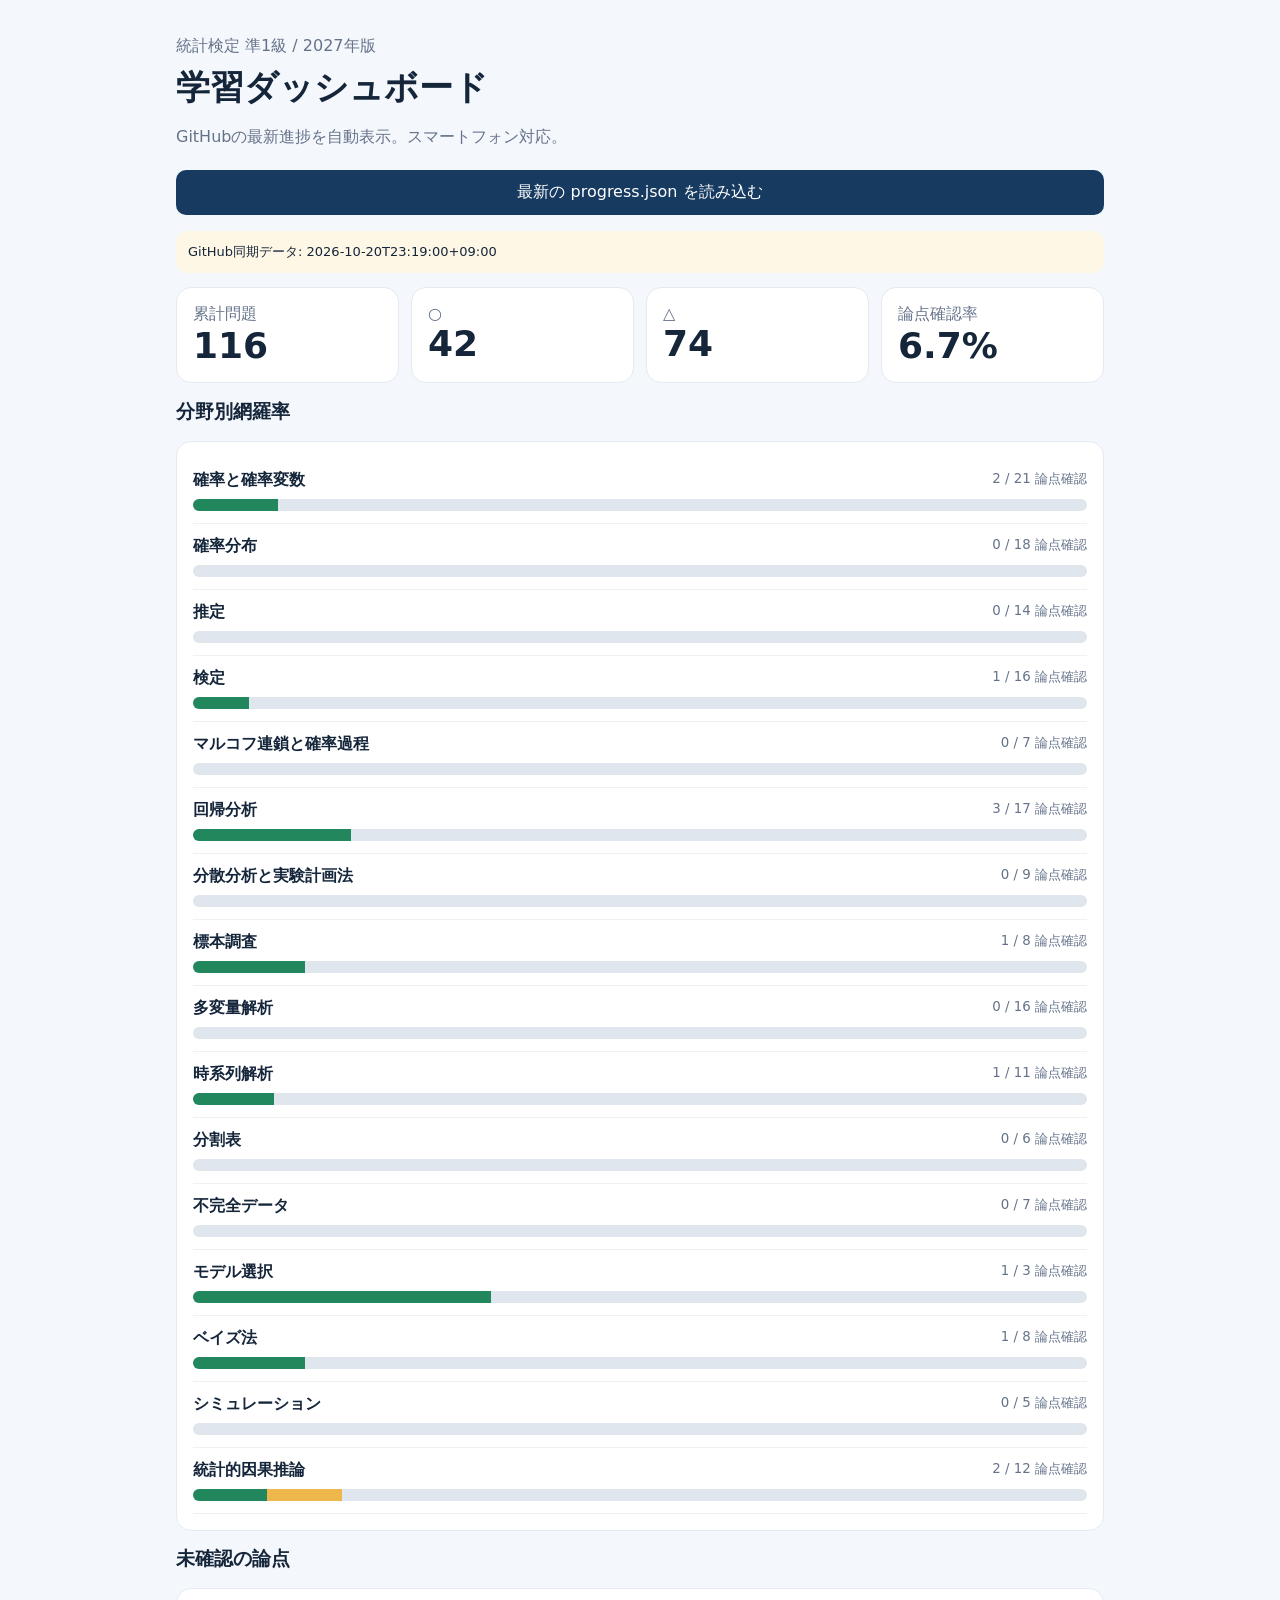
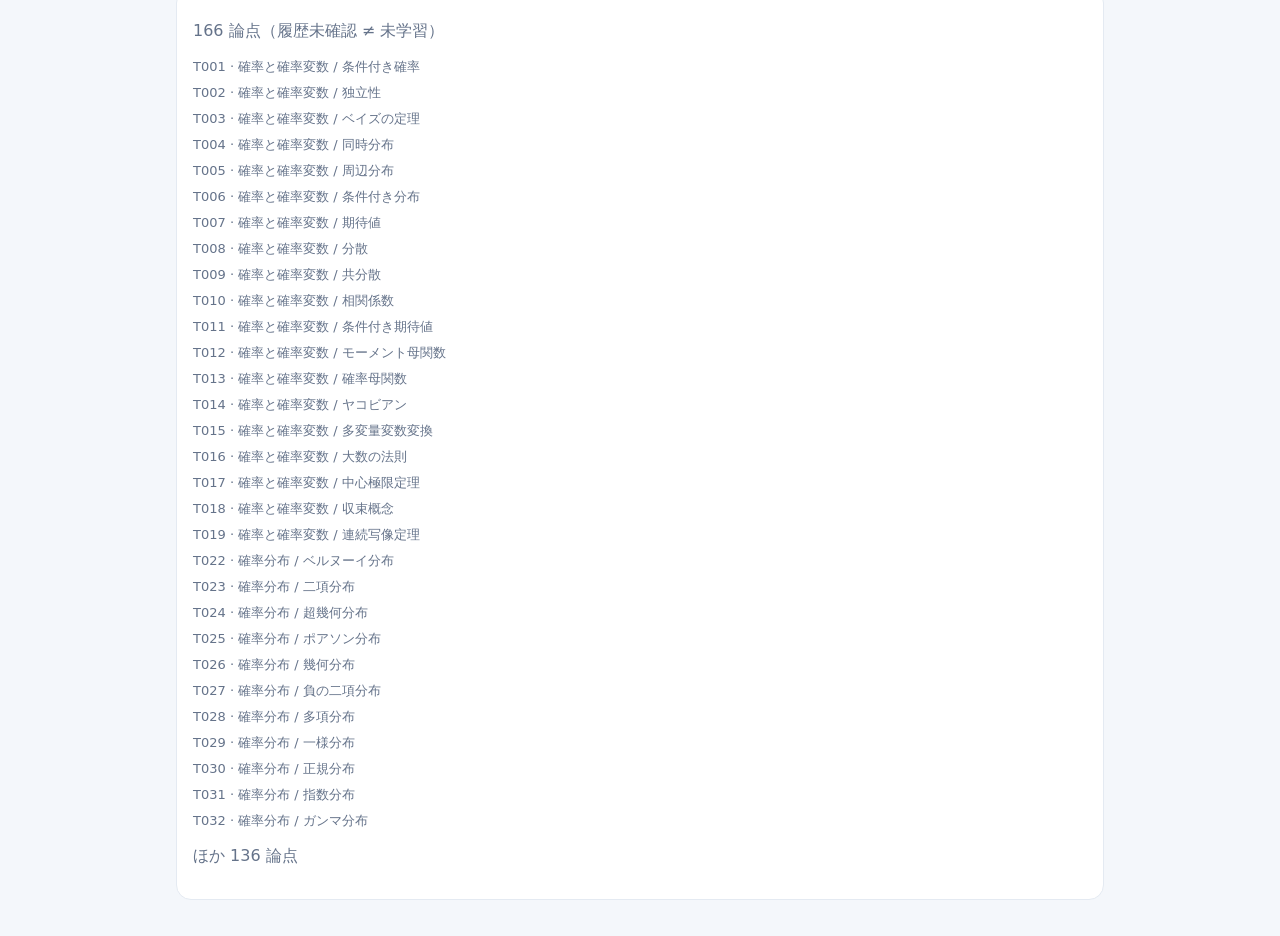
==== index.html @ 91e9d956 "Add responsive GitHub Pages landing page" ====
<!doctype html><html lang="ja"><head><meta charset="utf-8"><meta name="viewport" content="width=device-width,initial-scale=1,viewport-fit=cover"><title>統計準1級 進捗</title><style>*{box-sizing:border-box}body{margin:0;background:#f4f7fb;color:#15263b;font-family:system-ui,-apple-system,sans-serif}main{max-width:1000px;margin:auto;padding:clamp(14px,4vw,36px)}header{margin-bottom:22px}h1{font-size:clamp(22px,5vw,34px);margin:8px 0}h2{font-size:19px}.muted{color:#65738a}.cards{display:grid;grid-template-columns:repeat(2,minmax(0,1fr));gap:12px}.card{background:white;border:1px solid #e4eaf2;border-radius:15px;padding:16px;min-width:0}.num{font-size:clamp(24px,6vw,36px);font-weight:750}.bar{display:flex;height:12px;border-radius:9px;overflow:hidden;background:#dfe6ee}.ok{background:#23875e}.mid{background:#edb74c}.bad{background:#db5858}.domain{padding:12px 0;border-bottom:1px solid #edf0f4}.domainhead{display:flex;justify-content:space-between;gap:8px;flex-wrap:wrap;margin-bottom:8px}.domain small{color:#65738a}input,select{font:inherit;max-width:100%}label.upload{display:block;background:#173a60;color:white;border-radius:10px;padding:12px;margin:16px 0;cursor:pointer;text-align:center}label.upload input{display:none}.topic{font-size:13px;color:#65738a;margin:8px 0}.note{background:#fff7e5;border-radius:12px;padding:12px;font-size:13px;margin:14px 0}@media(min-width:700px){.cards{grid-template-columns:repeat(4,1fr)}}@media(max-width:420px){main{padding:12px}.card{padding:12px}}</style></head><body><main><header><div class="muted">統計検定 準1級 / 2027年版</div><h1>学習ダッシュボード</h1><p class="muted">GitHubの最新進捗を自動表示。スマートフォン対応。</p></header><label class="upload">最新の progress.json を読み込む<input id="file" type="file" accept=".json,application/json"></label><div class="note" id="notice">最新の進捗を読み込み中です。</div><div class="cards" id="cards"></div><h2>分野別網羅率</h2><div class="card" id="domains"></div><h2>未確認の論点</h2><div class="card" id="missing"></div></main><script>const esc=s=>String(s).replace(/[&<>"']/g,c=>({'&':'&amp;','<':'&lt;','>':'&gt;','"':'&quot;',"'":'&#39;'}[c]));function render(d){const ts=d.topics||[];const confirmed=ts.filter(t=>['○','△','×'].includes(t.status)).length;const cnt=d.counts||{};document.getElementById('cards').innerHTML=[['累計問題',d.total_questions],['○',cnt['○']||0],['△',cnt['△']||0],['論点確認率',(ts.length?Math.round(confirmed/ts.length*1000)/10:0)+'%']].map(([k,v])=>'<div class="card"><div class="muted">'+esc(k)+'</div><div class="num">'+esc(v)+'</div></div>').join('');const domains=[...new Set(ts.map(t=>t.domain))];document.getElementById('domains').innerHTML=domains.map(name=>{const x=ts.filter(t=>t.domain===name),a=x.filter(t=>t.status==='○').length,b=x.filter(t=>t.status==='△').length,c=x.filter(t=>t.status==='×').length;return '<div class="domain"><div class="domainhead"><strong>'+esc(name)+'</strong><small>'+ (a+b+c)+' / '+x.length+' 論点確認</small></div><div class="bar"><div class="ok" style="width:'+100*a/x.length+'%"></div><div class="mid" style="width:'+100*b/x.length+'%"></div><div class="bad" style="width:'+100*c/x.length+'%"></div></div></div>'}).join('');const missing=ts.filter(t=>!['○','△','×'].includes(t.status));document.getElementById('missing').innerHTML='<p class="muted">'+missing.length+' 論点（履歴未確認 ≠ 未学習）</p>'+missing.slice(0,30).map(t=>'<div class="topic">'+esc(t.id)+' · '+esc(t.domain)+' / '+esc(t.name)+'</div>').join('')+(missing.length>30?'<p class="muted">ほか '+(missing.length-30)+' 論点</p>':'');}document.getElementById('file').addEventListener('change',async e=>{try{const d=JSON.parse(await e.target.files[0].text());if(!Array.isArray(d.topics))throw Error('topicsがありません');render(d);document.getElementById('notice').textContent='読み込み完了：'+(d.updated_at||'更新日不明')}catch(e){alert('JSONの読み込みに失敗しました: '+e.message)}});async function load(){try{const res=await fetch("./data/progress.json?ts="+Date.now(),{cache:"no-store"});if(!res.ok)throw Error("HTTP "+res.status);const d=await res.json();render(d);document.getElementById("notice").textContent="GitHub同期データ: "+(d.updated_at||"更新日不明")}catch(e){document.getElementById("notice").textContent="自動読み込みできませんでした。JSONファイルを選択してください（"+e.message+"）"}}load();</script></body></html>
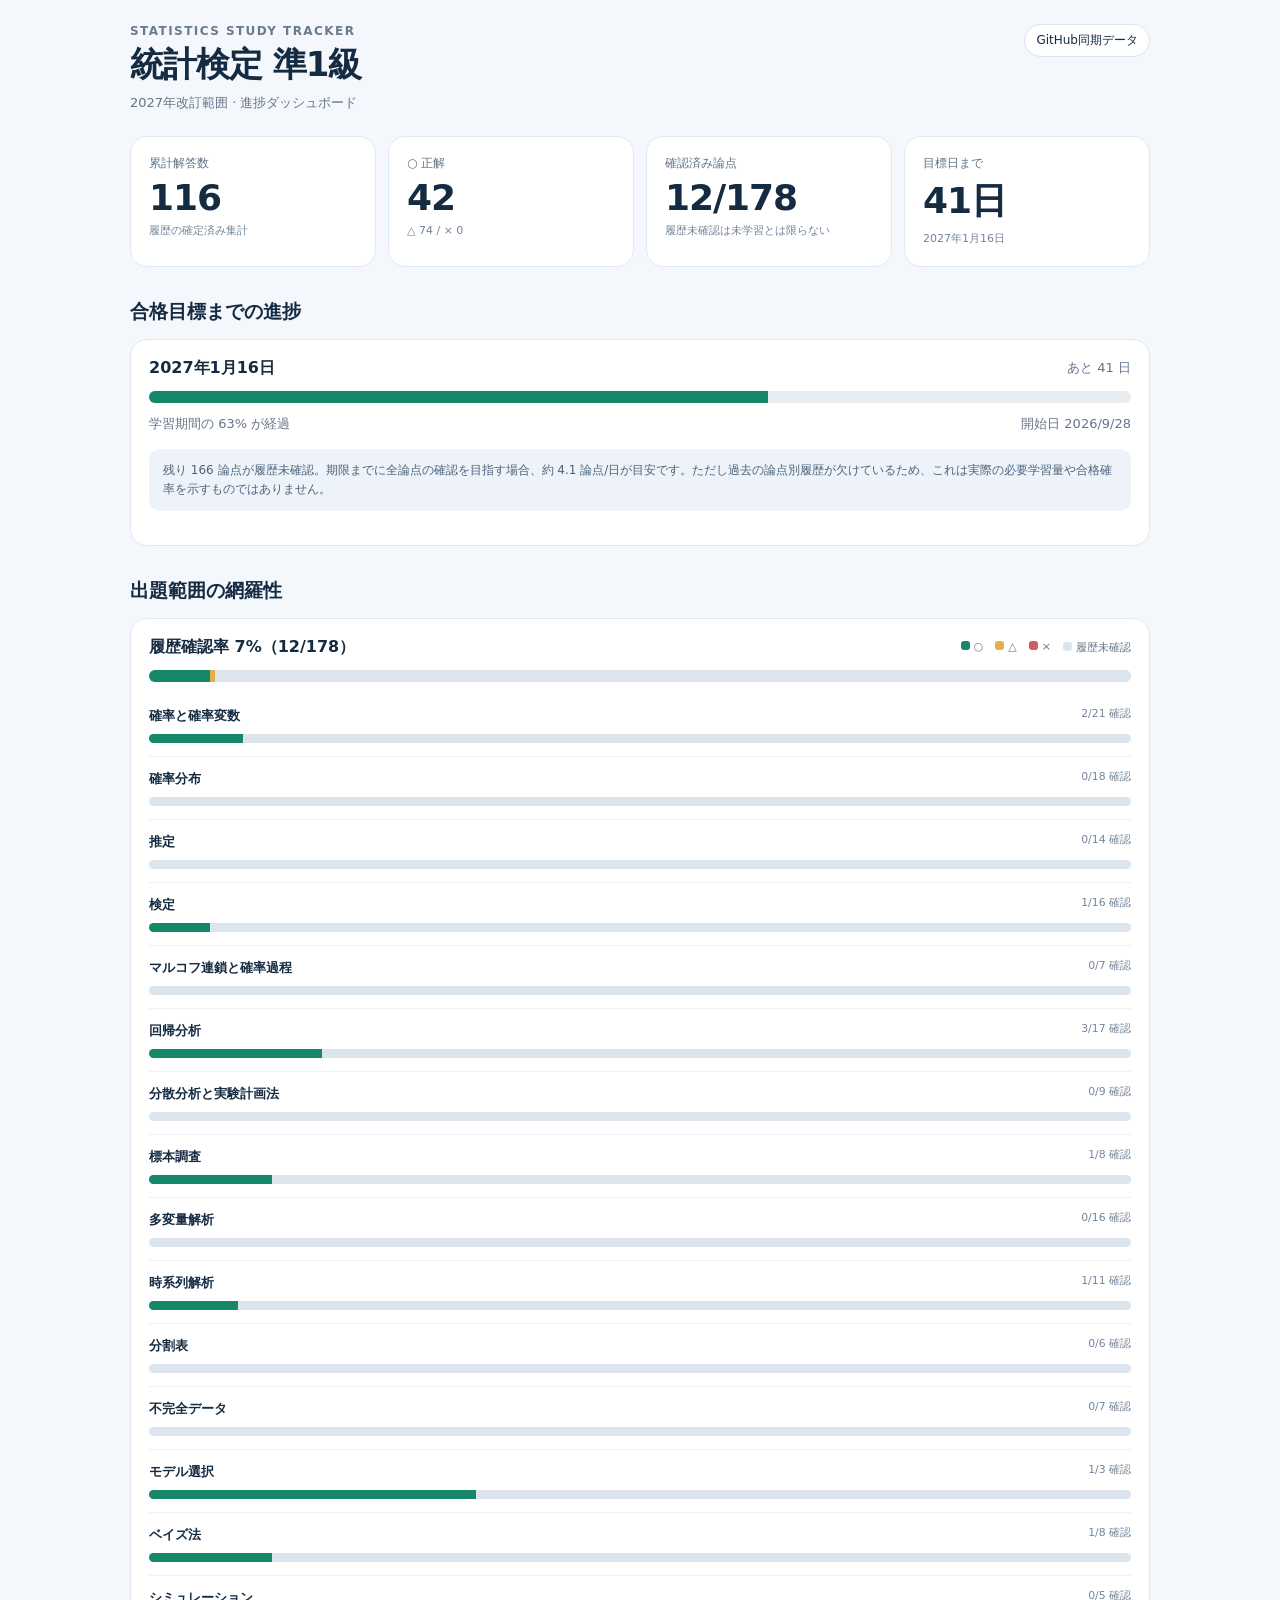
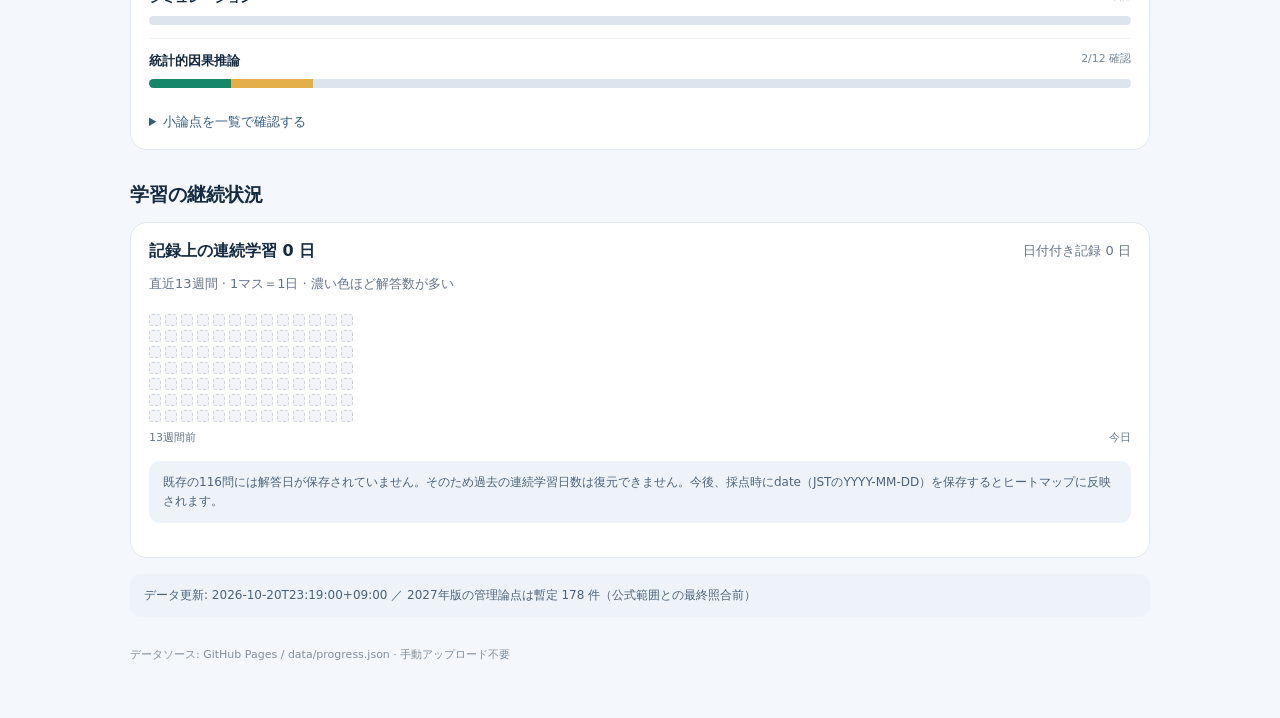
==== commit ba3e6331: "Add mobile dashboard with exam countdown, syllabus coverage and study heatmap" ====
--- a/index.html
+++ b/index.html
@@ -1 +1,40 @@
-<!doctype html><html lang="ja"><head><meta charset="utf-8"><meta name="viewport" content="width=device-width,initial-scale=1,viewport-fit=cover"><title>統計準1級 進捗</title><style>*{box-sizing:border-box}body{margin:0;background:#f4f7fb;color:#15263b;font-family:system-ui,-apple-system,sans-serif}main{max-width:1000px;margin:auto;padding:clamp(14px,4vw,36px)}header{margin-bottom:22px}h1{font-size:clamp(22px,5vw,34px);margin:8px 0}h2{font-size:19px}.muted{color:#65738a}.cards{display:grid;grid-template-columns:repeat(2,minmax(0,1fr));gap:12px}.card{background:white;border:1px solid #e4eaf2;border-radius:15px;padding:16px;min-width:0}.num{font-size:clamp(24px,6vw,36px);font-weight:750}.bar{display:flex;height:12px;border-radius:9px;overflow:hidden;background:#dfe6ee}.ok{background:#23875e}.mid{background:#edb74c}.bad{background:#db5858}.domain{padding:12px 0;border-bottom:1px solid #edf0f4}.domainhead{display:flex;justify-content:space-between;gap:8px;flex-wrap:wrap;margin-bottom:8px}.domain small{color:#65738a}input,select{font:inherit;max-width:100%}label.upload{display:block;background:#173a60;color:white;border-radius:10px;padding:12px;margin:16px 0;cursor:pointer;text-align:center}label.upload input{display:none}.topic{font-size:13px;color:#65738a;margin:8px 0}.note{background:#fff7e5;border-radius:12px;padding:12px;font-size:13px;margin:14px 0}@media(min-width:700px){.cards{grid-template-columns:repeat(4,1fr)}}@media(max-width:420px){main{padding:12px}.card{padding:12px}}</style></head><body><main><header><div class="muted">統計検定 準1級 / 2027年版</div><h1>学習ダッシュボード</h1><p class="muted">GitHubの最新進捗を自動表示。スマートフォン対応。</p></header><label class="upload">最新の progress.json を読み込む<input id="file" type="file" accept=".json,application/json"></label><div class="note" id="notice">最新の進捗を読み込み中です。</div><div class="cards" id="cards"></div><h2>分野別網羅率</h2><div class="card" id="domains"></div><h2>未確認の論点</h2><div class="card" id="missing"></div></main><script>const esc=s=>String(s).replace(/[&<>"']/g,c=>({'&':'&amp;','<':'&lt;','>':'&gt;','"':'&quot;',"'":'&#39;'}[c]));function render(d){const ts=d.topics||[];const confirmed=ts.filter(t=>['○','△','×'].includes(t.status)).length;const cnt=d.counts||{};document.getElementById('cards').innerHTML=[['累計問題',d.total_questions],['○',cnt['○']||0],['△',cnt['△']||0],['論点確認率',(ts.length?Math.round(confirmed/ts.length*1000)/10:0)+'%']].map(([k,v])=>'<div class="card"><div class="muted">'+esc(k)+'</div><div class="num">'+esc(v)+'</div></div>').join('');const domains=[...new Set(ts.map(t=>t.domain))];document.getElementById('domains').innerHTML=domains.map(name=>{const x=ts.filter(t=>t.domain===name),a=x.filter(t=>t.status==='○').length,b=x.filter(t=>t.status==='△').length,c=x.filter(t=>t.status==='×').length;return '<div class="domain"><div class="domainhead"><strong>'+esc(name)+'</strong><small>'+ (a+b+c)+' / '+x.length+' 論点確認</small></div><div class="bar"><div class="ok" style="width:'+100*a/x.length+'%"></div><div class="mid" style="width:'+100*b/x.length+'%"></div><div class="bad" style="width:'+100*c/x.length+'%"></div></div></div>'}).join('');const missing=ts.filter(t=>!['○','△','×'].includes(t.status));document.getElementById('missing').innerHTML='<p class="muted">'+missing.length+' 論点（履歴未確認 ≠ 未学習）</p>'+missing.slice(0,30).map(t=>'<div class="topic">'+esc(t.id)+' · '+esc(t.domain)+' / '+esc(t.name)+'</div>').join('')+(missing.length>30?'<p class="muted">ほか '+(missing.length-30)+' 論点</p>':'');}document.getElementById('file').addEventListener('change',async e=>{try{const d=JSON.parse(await e.target.files[0].text());if(!Array.isArray(d.topics))throw Error('topicsがありません');render(d);document.getElementById('notice').textContent='読み込み完了：'+(d.updated_at||'更新日不明')}catch(e){alert('JSONの読み込みに失敗しました: '+e.message)}});async function load(){try{const res=await fetch("./data/progress.json?ts="+Date.now(),{cache:"no-store"});if(!res.ok)throw Error("HTTP "+res.status);const d=await res.json();render(d);document.getElementById("notice").textContent="GitHub同期データ: "+(d.updated_at||"更新日不明")}catch(e){document.getElementById("notice").textContent="自動読み込みできませんでした。JSONファイルを選択してください（"+e.message+"）"}}load();</script></body></html>+<!doctype html>
+<html lang="ja"><head><meta charset="utf-8"><meta name="viewport" content="width=device-width,initial-scale=1"><meta name="theme-color" content="#122c47"><title>統計準1級｜学習ダッシュボード</title>
+<style>
+:root{font-family:system-ui,-apple-system,"Hiragino Kaku Gothic ProN",sans-serif;color:#152b42;background:#f4f7fb}*{box-sizing:border-box}body{margin:0}main{max-width:1060px;margin:auto;padding:24px 20px 56px}header{display:flex;justify-content:space-between;align-items:flex-start;gap:10px;margin-bottom:24px}h1{font-size:clamp(24px,5vw,34px);margin:4px 0 6px;letter-spacing:-.03em}h2{font-size:19px;margin:32px 0 14px}.eyebrow,.muted{color:#6a7b8e}.eyebrow{font-size:12px;letter-spacing:.12em;font-weight:700}.sub{font-size:13px;color:#65758a}.pill{border:1px solid #dbe4ed;background:white;padding:7px 11px;border-radius:50px;font-size:12px;white-space:nowrap}.cards{display:grid;grid-template-columns:repeat(2,minmax(0,1fr));gap:12px}.card,.panel{background:white;border:1px solid #e1e9f0;border-radius:17px;padding:18px;min-width:0}.card .number{font-size:clamp(26px,5vw,36px);font-weight:800;margin:5px 0;letter-spacing:-.03em}.card .label{font-size:12px;color:#607387}.card .detail{font-size:11px;color:#738499;line-height:1.5}.progress{height:12px;background:#e8edf2;border-radius:12px;overflow:hidden;display:flex;margin:12px 0}.seg-ok{background:#168768}.seg-mid{background:#e4ae48}.seg-bad{background:#d45b61}.seg-rest{background:#dce5ed}.split{display:flex;align-items:center;justify-content:space-between;gap:12px;flex-wrap:wrap}.legend{display:flex;flex-wrap:wrap;gap:12px;font-size:11px;color:#64768a}.dot{display:inline-block;width:9px;height:9px;border-radius:3px;margin-right:4px}.domain{padding:13px 0;border-bottom:1px solid #edf1f5}.domain:last-child{border:0}.domainhead{display:flex;justify-content:space-between;gap:12px;font-size:13px}.domainhead small{color:#74859a}.domain .progress{height:9px;margin:9px 0 0}.heat-scroll{overflow-x:auto;overscroll-behavior-x:contain;padding:8px 0}.heat{display:grid;grid-auto-flow:column;grid-template-rows:repeat(7,12px);grid-auto-columns:12px;gap:4px;width:max-content}.cell{width:12px;height:12px;border-radius:3px;background:#e7edf3}.cell.a1{background:#9cd9c5}.cell.a2{background:#55b69a}.cell.a3{background:#168768}.cell.unknown{background:#f2f4f7;border:1px dashed #c8d2dc}.cell.future{background:transparent}.heatlabels{font-size:11px;color:#65758a}.notice{font-size:12px;padding:12px 14px;border-radius:11px;background:#edf3f9;color:#4d637c;line-height:1.6;margin:16px 0}.error{background:#fff0ec;color:#9b3e33}.topicdetails{margin-top:12px}.topicdetails summary{cursor:pointer;color:#345c80;font-size:13px}.topicgrid{display:grid;grid-template-columns:repeat(2,minmax(0,1fr));gap:8px;margin-top:12px}.topic{padding:9px 10px;border-radius:9px;background:#f5f8fb;font-size:12px;line-height:1.5}.topic b{font-size:11px;color:#67809a}footer{font-size:11px;color:#8290a0;margin-top:30px}@media(min-width:760px){.cards{grid-template-columns:repeat(4,1fr)}.topicgrid{grid-template-columns:repeat(3,minmax(0,1fr))}}@media(max-width:420px){main{padding:16px 12px 40px}.card,.panel{padding:13px}.topicgrid{grid-template-columns:1fr}h2{margin-top:25px}}
+</style></head><body><main><header><div><div class="eyebrow">STATISTICS STUDY TRACKER</div><h1>統計検定 準1級</h1><div class="sub">2027年改訂範囲 · 進捗ダッシュボード</div></div><span class="pill" id="sync">読み込み中</span></header>
+<div class="cards" id="cards"></div>
+<section><h2>合格目標までの進捗</h2><div class="panel"><div class="split"><strong id="targettitle">2027年1月16日</strong><span class="sub" id="days"></span></div><div class="progress" id="timeline"></div><div class="split"><span class="sub" id="elapsed"></span><span class="sub" id="pace"></span></div><div class="notice" id="paceNote"></div></div></section>
+<section><h2>出題範囲の網羅性</h2><div class="panel"><div class="split"><strong id="coverage"></strong><div class="legend"><span><i class="dot seg-ok"></i>○</span><span><i class="dot seg-mid"></i>△</span><span><i class="dot seg-bad"></i>×</span><span><i class="dot seg-rest"></i>履歴未確認</span></div></div><div class="progress" id="allProgress"></div><div id="domains"></div><details class="topicdetails"><summary>小論点を一覧で確認する</summary><div class="topicgrid" id="topics"></div></details></div></section>
+<section><h2>学習の継続状況</h2><div class="panel"><div class="split"><strong id="streak">連続学習日数：算出待ち</strong><span class="sub" id="activityCount"></span></div><p class="sub">直近13週間 · 1マス＝1日 · 濃い色ほど解答数が多い</p><div class="heat-scroll"><div class="heat" id="heat"></div></div><div class="split"><span class="heatlabels">13週間前</span><span class="heatlabels">今日</span></div><div class="notice" id="historyNote"></div></div></section>
+<div class="notice" id="notice">データを取得しています。</div><footer>データソース: GitHub Pages / data/progress.json · 手動アップロード不要</footer></main>
+<script>
+const START="2026-09-28",TARGET="2027-01-16";
+const esc=s=>String(s).replace(/[&<>"']/g,c=>({"&":"&amp;","<":"&lt;",">":"&gt;",'"':"&quot;","'":"&#39;"}[c]));
+const jstDay=()=>new Intl.DateTimeFormat("en-CA",{timeZone:"Asia/Tokyo",year:"numeric",month:"2-digit",day:"2-digit"}).format(new Date());
+const epoch=s=>Date.parse(s+"T00:00:00+09:00");
+const days=(a,b)=>Math.round((epoch(b)-epoch(a))/86400000);
+const dateAdd=(s,n)=>new Date(epoch(s)+n*86400000).toLocaleDateString("en-CA",{timeZone:"Asia/Tokyo"});
+const status=t=>["○","△","×"].includes(t.status)?t.status:"未確認";
+const $=id=>document.getElementById(id);
+function segments(a,b,c,d){const n=a+b+c+d||1;return '<div class="seg-ok" style="width:'+(a/n*100)+'%"></div><div class="seg-mid" style="width:'+(b/n*100)+'%"></div><div class="seg-bad" style="width:'+(c/n*100)+'%"></div><div class="seg-rest" style="width:'+(d/n*100)+'%"></div>'}
+function render(d){const today=jstDay(),ts=d.topics||[],c=d.counts||{},done=ts.filter(t=>status(t)!=="未確認").length,rest=ts.length-done;
+const until=Math.max(0,days(today,TARGET)),span=days(START,TARGET),elapsed=Math.max(0,Math.min(span,days(START,today))),percent=Math.round(elapsed/span*100);
+const cards=[["累計解答数",d.total_questions||0,"履歴の確定済み集計"],["○ 正解",c["○"]||0,"△ "+(c["△"]||0)+" / × "+(c["×"]||0)],["確認済み論点",done+"/"+ts.length,"履歴未確認は未学習とは限らない"],["目標日まで",until+"日","2027年1月16日"]];
+$("cards").innerHTML=cards.map(([label,num,detail])=>'<div class="card"><div class="label">'+esc(label)+'</div><div class="number">'+esc(num)+'</div><div class="detail">'+esc(detail)+'</div></div>').join("");
+$("days").textContent=until?"あと "+until+" 日":"目標日を経過";$("timeline").innerHTML='<div class="seg-ok" style="width:'+percent+'%"></div>';$("elapsed").textContent="学習期間の "+percent+"% が経過";$("pace").textContent="開始日 2026/9/28";
+$("paceNote").textContent="残り "+rest+" 論点が履歴未確認。期限までに全論点の確認を目指す場合、約 "+(until?Math.ceil(rest/until*10)/10:"—")+" 論点/日が目安です。ただし過去の論点別履歴が欠けているため、これは実際の必要学習量や合格確率を示すものではありません。";
+const a=ts.filter(t=>status(t)==="○").length,b=ts.filter(t=>status(t)==="△").length,z=ts.filter(t=>status(t)==="×").length;
+$("coverage").textContent="履歴確認率 "+(ts.length?Math.round(done/ts.length*100):0)+"%（"+done+"/"+ts.length+"）";$("allProgress").innerHTML=segments(a,b,z,rest);
+const domains=[...new Set(ts.map(t=>t.domain))];$("domains").innerHTML=domains.map(name=>{const x=ts.filter(t=>t.domain===name),aa=x.filter(t=>status(t)==="○").length,bb=x.filter(t=>status(t)==="△").length,cc=x.filter(t=>status(t)==="×").length;return '<div class="domain"><div class="domainhead"><strong>'+esc(name)+'</strong><small>'+(aa+bb+cc)+'/'+x.length+' 確認</small></div><div class="progress">'+segments(aa,bb,cc,x.length-aa-bb-cc)+'</div></div>'}).join("");
+$("topics").innerHTML=ts.map(t=>'<div class="topic"><b>'+esc(t.id)+' · '+esc(t.domain)+'</b><div>'+esc(t.name)+' <strong>'+esc(status(t))+'</strong></div></div>').join("");
+const history=Array.isArray(d.history)?d.history:[],daily={};for(const h of history){const day=h.date||h.answered_at?.slice(0,10);if(/^\d{4}-\d{2}-\d{2}$/.test(day||"")){daily[day]=(daily[day]||0)+1}}
+const dates=Object.keys(daily),start=dateAdd(today,-90);let html="",tracked=0;for(let i=0;i<91;i++){const day=dateAdd(start,i),n=daily[day]||0;tracked+=n;const cls=n>=5?"a3":n>=3?"a2":n>0?"a1":day>today?"future":"unknown";html+='<div class="cell '+cls+'" title="'+esc(day+" · "+(n?n+"問":"記録なし"))+'"></div>'}
+$("heat").innerHTML=html;let streak=0;let day=today;if(!daily[day])day=dateAdd(day,-1);while(daily[day]){streak++;day=dateAdd(day,-1)}
+$("streak").textContent="記録上の連続学習 "+streak+" 日";$("activityCount").textContent="日付付き記録 "+dates.length+" 日";
+$("historyNote").textContent=dates.length?"日付付きの問題履歴のみで集計しています。未記録日は未学習と断定できません。":"既存の116問には解答日が保存されていません。そのため過去の連続学習日数は復元できません。今後、採点時にdate（JSTのYYYY-MM-DD）を保存するとヒートマップに反映されます。";
+$("notice").textContent="データ更新: "+(d.updated_at||"不明")+" ／ 2027年版の管理論点は暫定 "+ts.length+" 件（公式範囲との最終照合前）";$("sync").textContent="GitHub同期データ";
+}
+async function load(){try{const res=await fetch("./data/progress.json?t="+Date.now(),{cache:"no-store"});if(!res.ok)throw Error("HTTP "+res.status);const d=await res.json();if(!Array.isArray(d.topics))throw Error("不正なJSON");render(d)}catch(e){$("sync").textContent="取得失敗";$("notice").classList.add("error");$("notice").textContent="進捗データを読み込めませんでした: "+e.message}}
+load();
+</script></body></html>
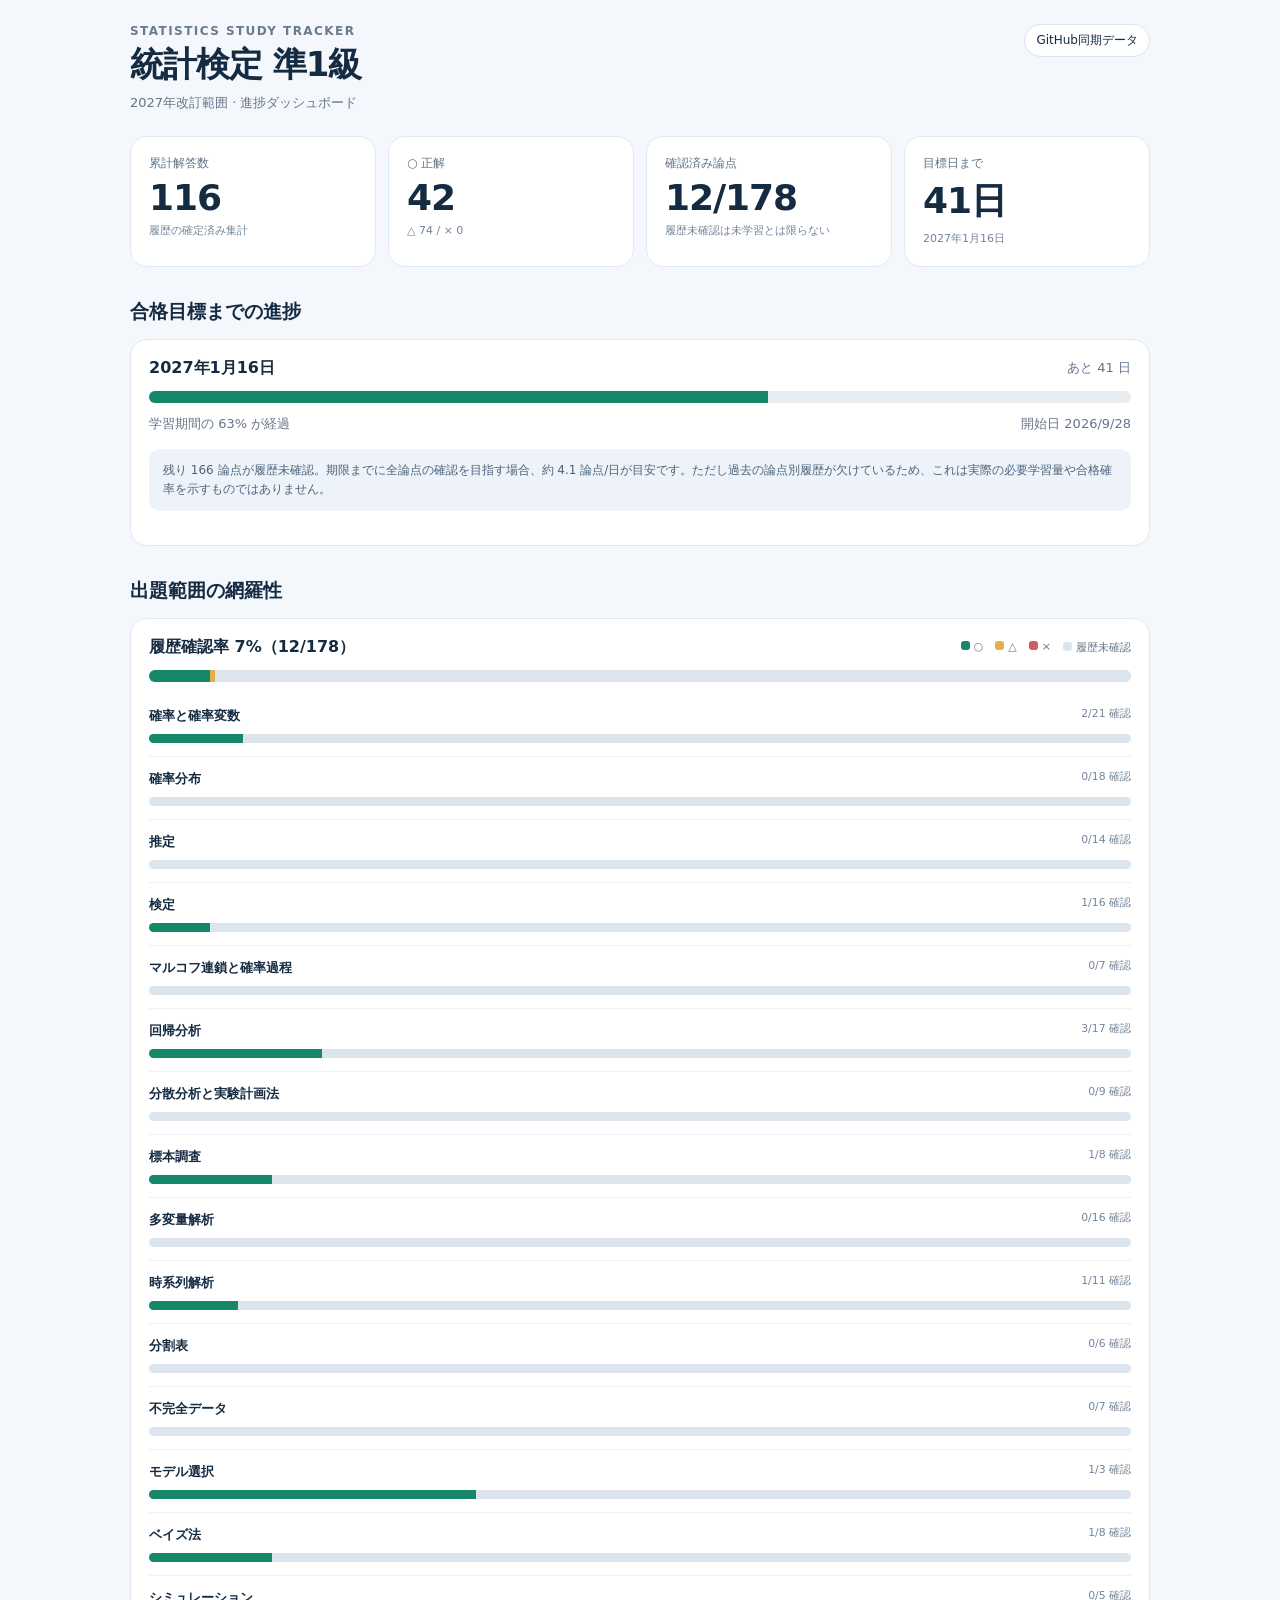
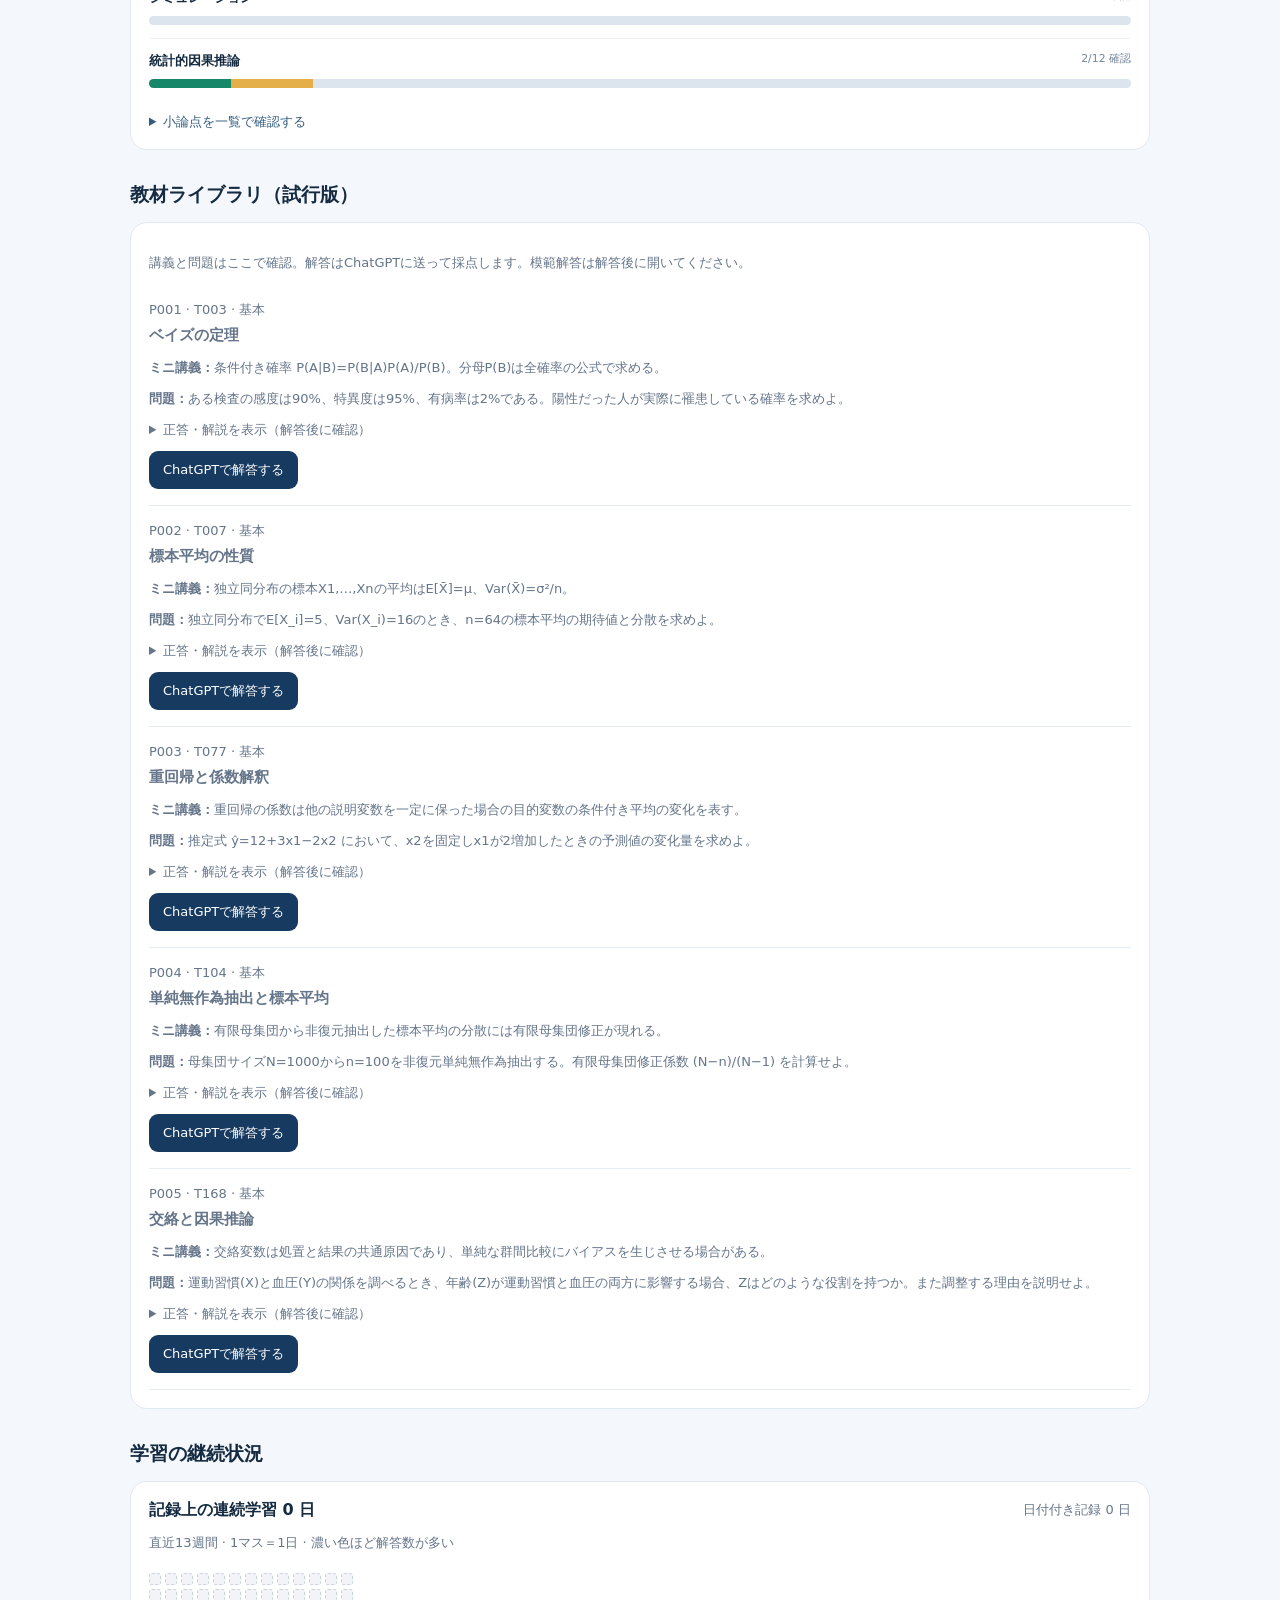
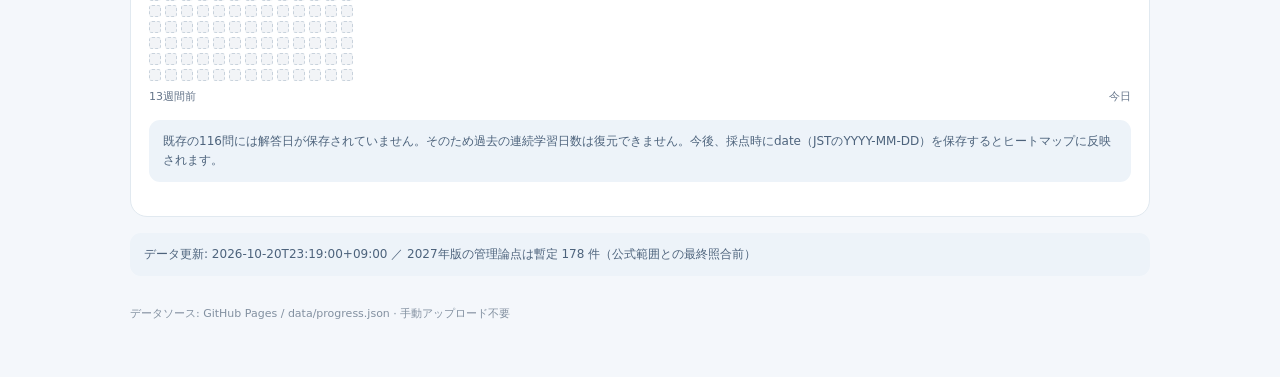
==== commit 57bbee14: "Add prewritten lesson and problem library with ChatGPT answer workflow" ====
--- a/index.html
+++ b/index.html
@@ -6,7 +6,7 @@
 <div class="cards" id="cards"></div>
 <section><h2>合格目標までの進捗</h2><div class="panel"><div class="split"><strong id="targettitle">2027年1月16日</strong><span class="sub" id="days"></span></div><div class="progress" id="timeline"></div><div class="split"><span class="sub" id="elapsed"></span><span class="sub" id="pace"></span></div><div class="notice" id="paceNote"></div></div></section>
 <section><h2>出題範囲の網羅性</h2><div class="panel"><div class="split"><strong id="coverage"></strong><div class="legend"><span><i class="dot seg-ok"></i>○</span><span><i class="dot seg-mid"></i>△</span><span><i class="dot seg-bad"></i>×</span><span><i class="dot seg-rest"></i>履歴未確認</span></div></div><div class="progress" id="allProgress"></div><div id="domains"></div><details class="topicdetails"><summary>小論点を一覧で確認する</summary><div class="topicgrid" id="topics"></div></details></div></section>
-<section><h2>学習の継続状況</h2><div class="panel"><div class="split"><strong id="streak">連続学習日数：算出待ち</strong><span class="sub" id="activityCount"></span></div><p class="sub">直近13週間 · 1マス＝1日 · 濃い色ほど解答数が多い</p><div class="heat-scroll"><div class="heat" id="heat"></div></div><div class="split"><span class="heatlabels">13週間前</span><span class="heatlabels">今日</span></div><div class="notice" id="historyNote"></div></div></section>
+<section><h2>教材ライブラリ（試行版）</h2><div class="panel"><p class="sub">講義と問題はここで確認。解答はChatGPTに送って採点します。模範解答は解答後に開いてください。</p><div id="lessonbank" class="sub">教材を読み込み中...</div></div></section><section><h2>学習の継続状況</h2><div class="panel"><div class="split"><strong id="streak">連続学習日数：算出待ち</strong><span class="sub" id="activityCount"></span></div><p class="sub">直近13週間 · 1マス＝1日 · 濃い色ほど解答数が多い</p><div class="heat-scroll"><div class="heat" id="heat"></div></div><div class="split"><span class="heatlabels">13週間前</span><span class="heatlabels">今日</span></div><div class="notice" id="historyNote"></div></div></section>
 <div class="notice" id="notice">データを取得しています。</div><footer>データソース: GitHub Pages / data/progress.json · 手動アップロード不要</footer></main>
 <script>
 const START="2026-09-28",TARGET="2027-01-16";
@@ -37,4 +37,5 @@
 }
 async function load(){try{const res=await fetch("./data/progress.json?t="+Date.now(),{cache:"no-store"});if(!res.ok)throw Error("HTTP "+res.status);const d=await res.json();if(!Array.isArray(d.topics))throw Error("不正なJSON");render(d)}catch(e){$("sync").textContent="取得失敗";$("notice").classList.add("error");$("notice").textContent="進捗データを読み込めませんでした: "+e.message}}
 load();
+async function loadLessons(){try{const res=await fetch("./data/lesson-pilot.json?t="+Date.now(),{cache:"no-store"});if(!res.ok)throw Error("HTTP "+res.status);const d=await res.json();document.getElementById("lessonbank").innerHTML=d.questions.map((q,i)=>'<article style="border-bottom:1px solid #e5edf3;padding:16px 0"><div class="sub">'+esc(q.id)+' · '+esc(q.topic_id)+' · '+esc(q.level)+'</div><h3 style="margin:6px 0">'+esc(q.title)+'</h3><p><strong>ミニ講義：</strong>'+esc(q.lecture)+'</p><p><strong>問題：</strong>'+esc(q.question)+'</p><details><summary>正答・解説を表示（解答後に確認）</summary><p>'+esc(q.answer)+'</p><p>'+esc(q.explanation)+'</p></details><button type="button" data-id="'+esc(q.id)+'" style="margin-top:12px;border:0;background:#173a60;color:white;padding:10px 14px;border-radius:9px;font:inherit;cursor:pointer">ChatGPTで解答する</button></article>').join("");document.querySelectorAll("#lessonbank button").forEach(b=>b.addEventListener("click",()=>{const q=d.questions.find(q=>q.id===b.dataset.id);const prompt="統計検定準1級の問題 "+q.id+"（論点 "+q.topic_id+"）を解きます。問題: "+q.question+"。この問題の解答を採点してください。私の解答: ";navigator.clipboard?.writeText(prompt).then(()=>alert("解答用テンプレートをコピーしました。ChatGPTに貼り付けて解答してください。")).catch(()=>alert("ChatGPTで問題ID "+q.id+" を指定して解答してください。"))}))}catch(e){document.getElementById("lessonbank").textContent="教材を読み込めませんでした: "+e.message}}loadLessons();
 </script></body></html>
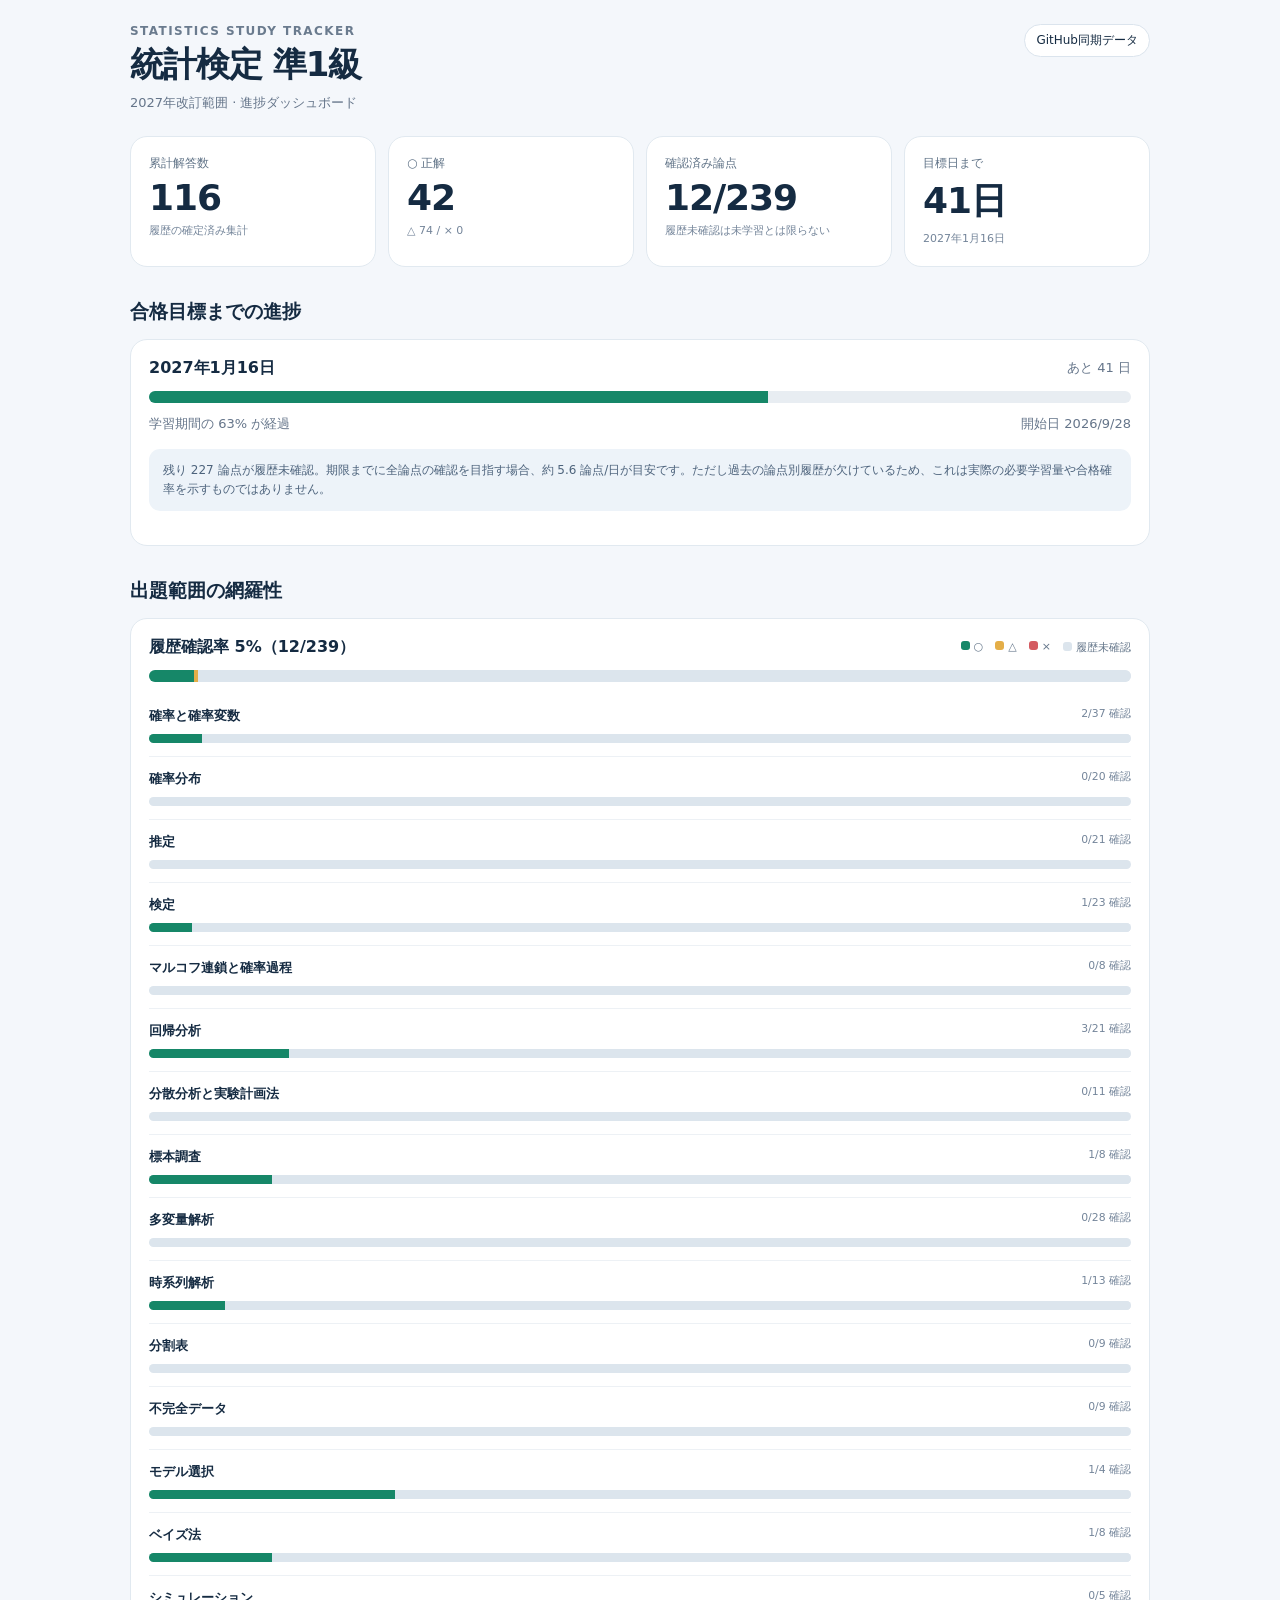
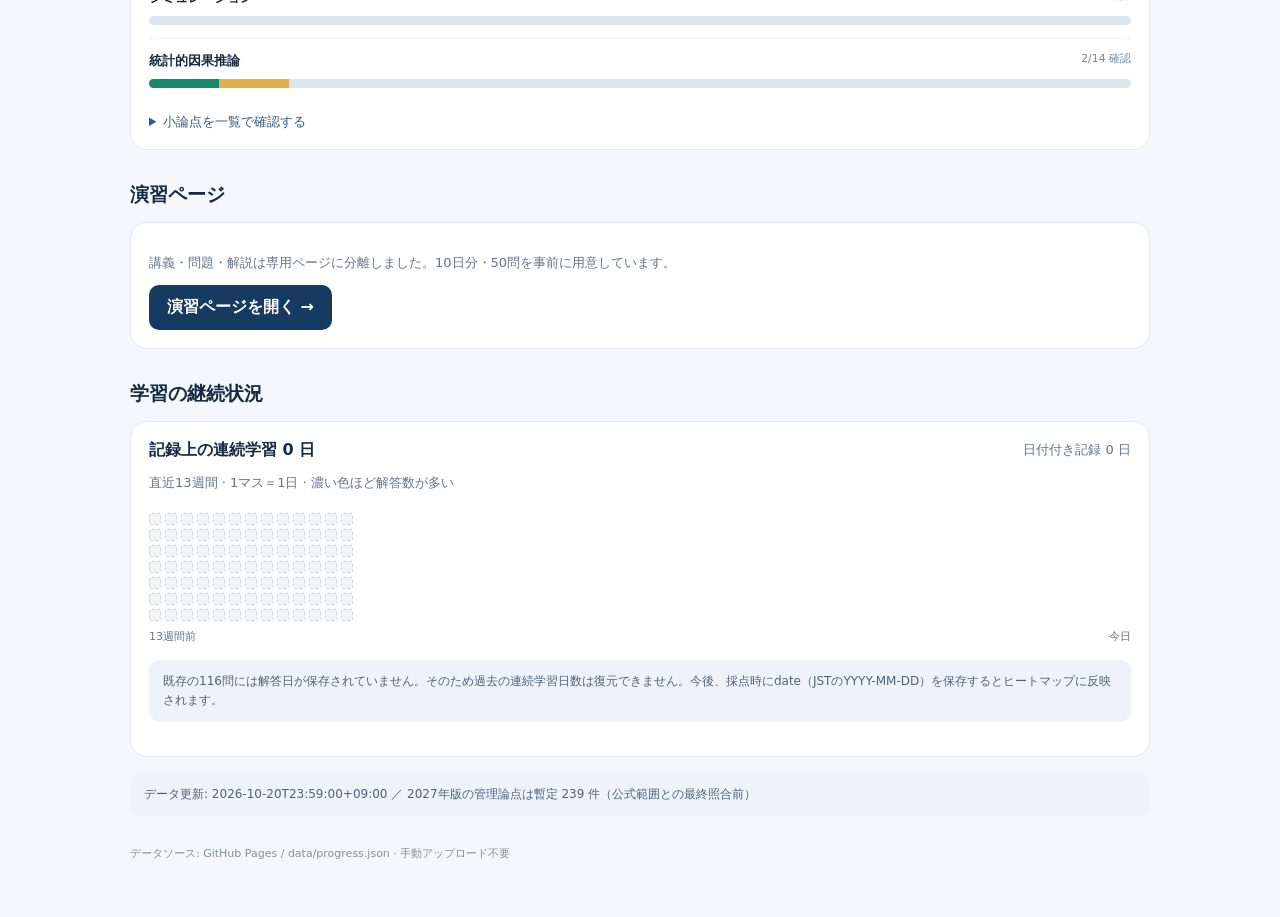
==== commit 7a9c3eb7: "Move lessons to dedicated practice page" ====
--- a/index.html
+++ b/index.html
@@ -6,7 +6,7 @@
 <div class="cards" id="cards"></div>
 <section><h2>合格目標までの進捗</h2><div class="panel"><div class="split"><strong id="targettitle">2027年1月16日</strong><span class="sub" id="days"></span></div><div class="progress" id="timeline"></div><div class="split"><span class="sub" id="elapsed"></span><span class="sub" id="pace"></span></div><div class="notice" id="paceNote"></div></div></section>
 <section><h2>出題範囲の網羅性</h2><div class="panel"><div class="split"><strong id="coverage"></strong><div class="legend"><span><i class="dot seg-ok"></i>○</span><span><i class="dot seg-mid"></i>△</span><span><i class="dot seg-bad"></i>×</span><span><i class="dot seg-rest"></i>履歴未確認</span></div></div><div class="progress" id="allProgress"></div><div id="domains"></div><details class="topicdetails"><summary>小論点を一覧で確認する</summary><div class="topicgrid" id="topics"></div></details></div></section>
-<section><h2>教材ライブラリ（試行版）</h2><div class="panel"><p class="sub">講義と問題はここで確認。解答はChatGPTに送って採点します。模範解答は解答後に開いてください。</p><div id="lessonbank" class="sub">教材を読み込み中...</div></div></section><section><h2>学習の継続状況</h2><div class="panel"><div class="split"><strong id="streak">連続学習日数：算出待ち</strong><span class="sub" id="activityCount"></span></div><p class="sub">直近13週間 · 1マス＝1日 · 濃い色ほど解答数が多い</p><div class="heat-scroll"><div class="heat" id="heat"></div></div><div class="split"><span class="heatlabels">13週間前</span><span class="heatlabels">今日</span></div><div class="notice" id="historyNote"></div></div></section>
+<section><h2>演習ページ</h2><div class="panel"><p class="sub">講義・問題・解説は専用ページに分離しました。10日分・50問を事前に用意しています。</p><a href="./practice.html" style="display:inline-block;background:#173a60;color:white;padding:12px 18px;border-radius:10px;text-decoration:none;font-weight:700">演習ページを開く →</a></div></section><section><h2>学習の継続状況</h2><div class="panel"><div class="split"><strong id="streak">連続学習日数：算出待ち</strong><span class="sub" id="activityCount"></span></div><p class="sub">直近13週間 · 1マス＝1日 · 濃い色ほど解答数が多い</p><div class="heat-scroll"><div class="heat" id="heat"></div></div><div class="split"><span class="heatlabels">13週間前</span><span class="heatlabels">今日</span></div><div class="notice" id="historyNote"></div></div></section>
 <div class="notice" id="notice">データを取得しています。</div><footer>データソース: GitHub Pages / data/progress.json · 手動アップロード不要</footer></main>
 <script>
 const START="2026-09-28",TARGET="2027-01-16";
@@ -37,5 +37,5 @@
 }
 async function load(){try{const res=await fetch("./data/progress.json?t="+Date.now(),{cache:"no-store"});if(!res.ok)throw Error("HTTP "+res.status);const d=await res.json();if(!Array.isArray(d.topics))throw Error("不正なJSON");render(d)}catch(e){$("sync").textContent="取得失敗";$("notice").classList.add("error");$("notice").textContent="進捗データを読み込めませんでした: "+e.message}}
 load();
-async function loadLessons(){try{const res=await fetch("./data/lesson-pilot.json?t="+Date.now(),{cache:"no-store"});if(!res.ok)throw Error("HTTP "+res.status);const d=await res.json();document.getElementById("lessonbank").innerHTML=d.questions.map((q,i)=>'<article style="border-bottom:1px solid #e5edf3;padding:16px 0"><div class="sub">'+esc(q.id)+' · '+esc(q.topic_id)+' · '+esc(q.level)+'</div><h3 style="margin:6px 0">'+esc(q.title)+'</h3><p><strong>ミニ講義：</strong>'+esc(q.lecture)+'</p><p><strong>問題：</strong>'+esc(q.question)+'</p><details><summary>正答・解説を表示（解答後に確認）</summary><p>'+esc(q.answer)+'</p><p>'+esc(q.explanation)+'</p></details><button type="button" data-id="'+esc(q.id)+'" style="margin-top:12px;border:0;background:#173a60;color:white;padding:10px 14px;border-radius:9px;font:inherit;cursor:pointer">ChatGPTで解答する</button></article>').join("");document.querySelectorAll("#lessonbank button").forEach(b=>b.addEventListener("click",()=>{const q=d.questions.find(q=>q.id===b.dataset.id);const prompt="統計検定準1級の問題 "+q.id+"（論点 "+q.topic_id+"）を解きます。問題: "+q.question+"。この問題の解答を採点してください。私の解答: ";navigator.clipboard?.writeText(prompt).then(()=>alert("解答用テンプレートをコピーしました。ChatGPTに貼り付けて解答してください。")).catch(()=>alert("ChatGPTで問題ID "+q.id+" を指定して解答してください。"))}))}catch(e){document.getElementById("lessonbank").textContent="教材を読み込めませんでした: "+e.message}}loadLessons();
+
 </script></body></html>
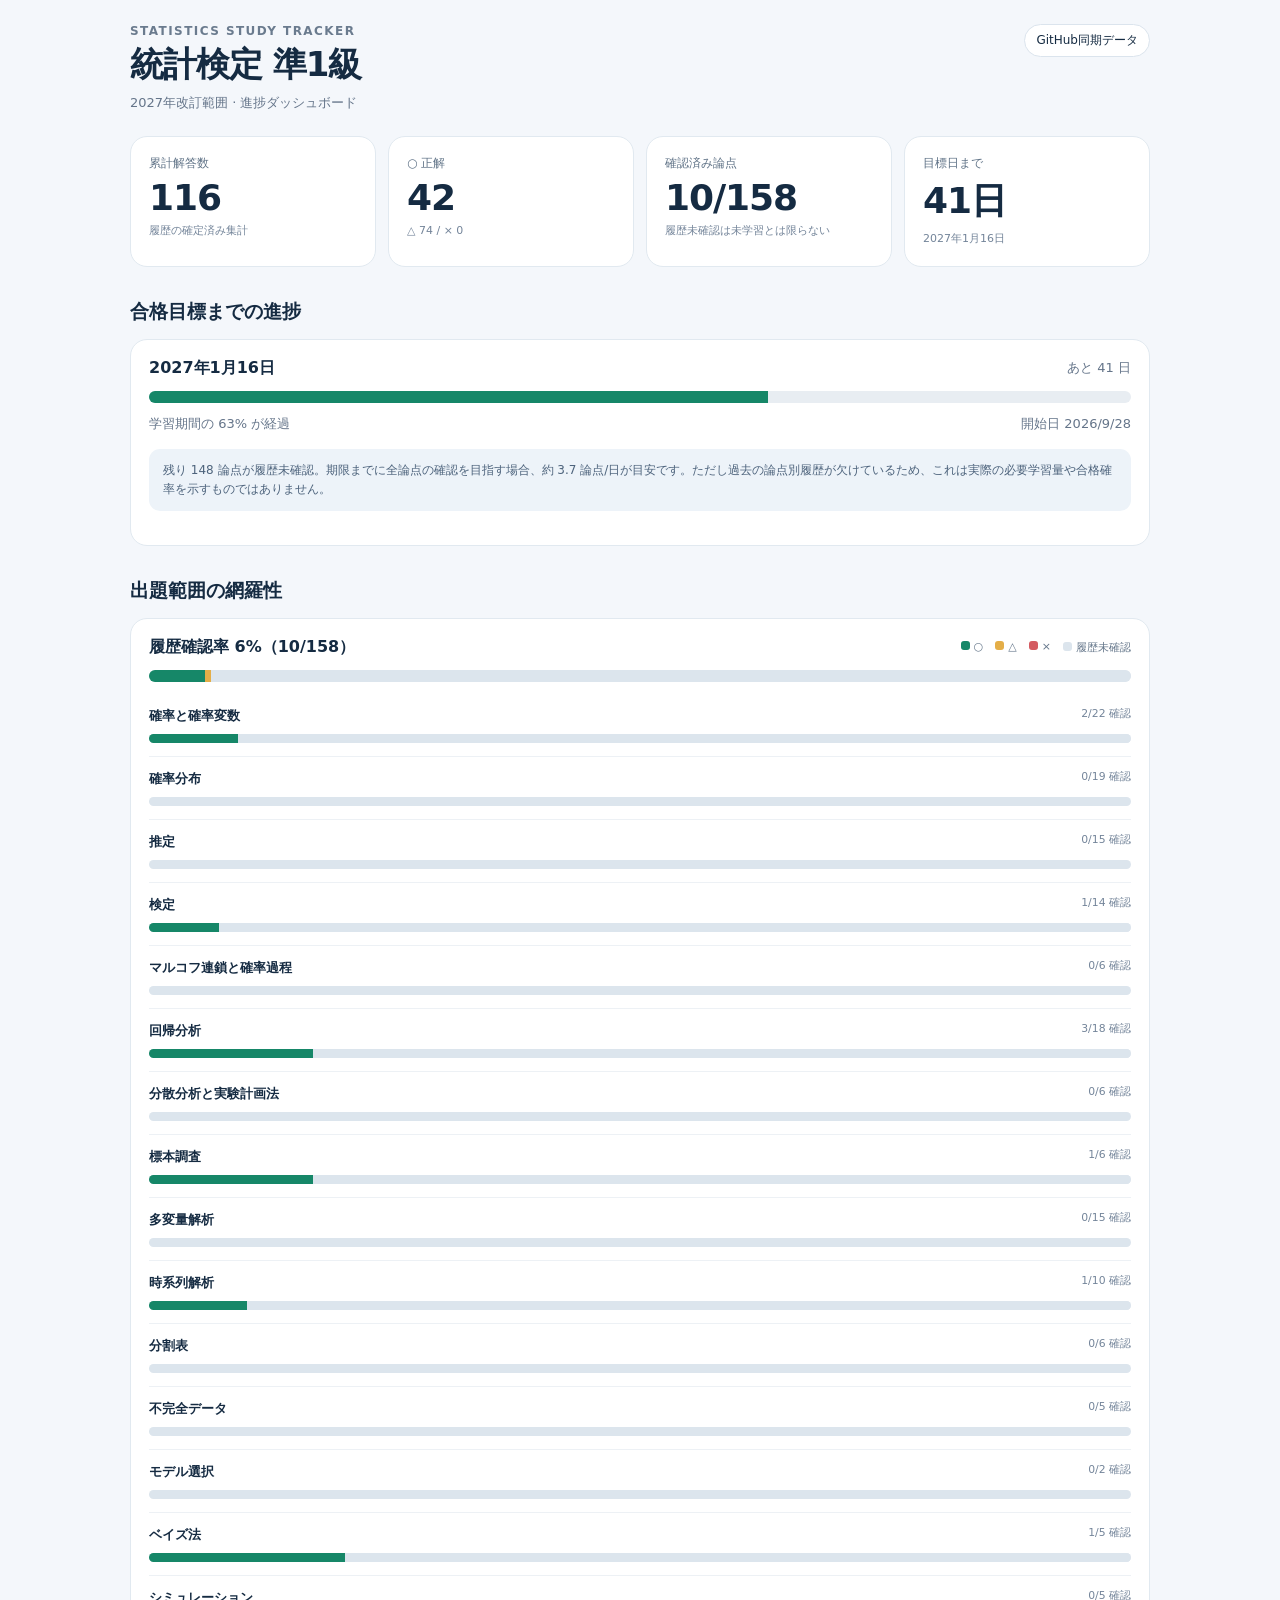
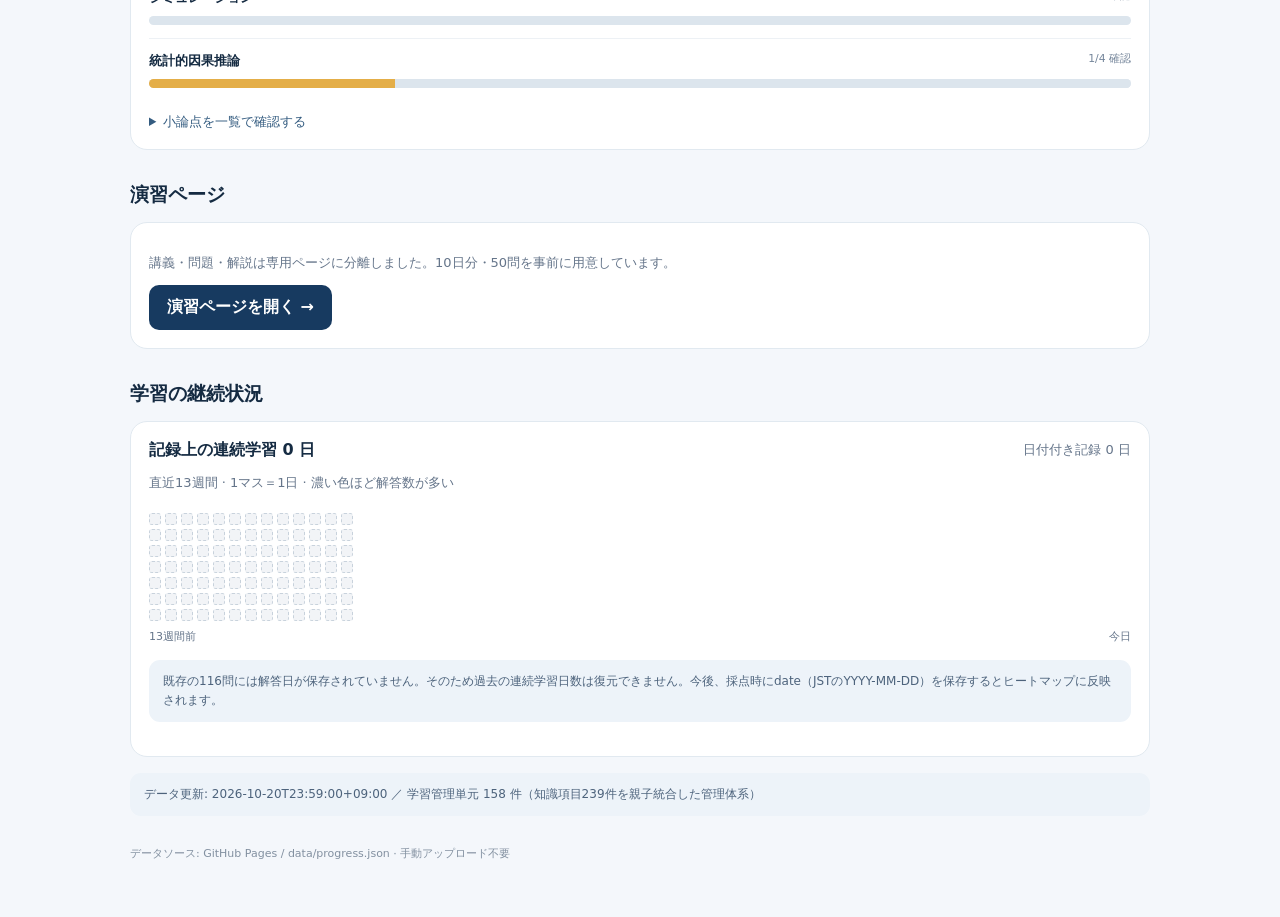
==== commit 3843cb2e: "Use finalized parent study units as dashboard coverage denominator" ====
--- a/index.html
+++ b/index.html
@@ -15,10 +15,10 @@
 const epoch=s=>Date.parse(s+"T00:00:00+09:00");
 const days=(a,b)=>Math.round((epoch(b)-epoch(a))/86400000);
 const dateAdd=(s,n)=>new Date(epoch(s)+n*86400000).toLocaleDateString("en-CA",{timeZone:"Asia/Tokyo"});
-const status=t=>["○","△","×"].includes(t.status)?t.status:"未確認";
+let taxonomy=null;const status=t=>["○","△","×"].includes(t.status)?t.status:"未確認";
 const $=id=>document.getElementById(id);
 function segments(a,b,c,d){const n=a+b+c+d||1;return '<div class="seg-ok" style="width:'+(a/n*100)+'%"></div><div class="seg-mid" style="width:'+(b/n*100)+'%"></div><div class="seg-bad" style="width:'+(c/n*100)+'%"></div><div class="seg-rest" style="width:'+(d/n*100)+'%"></div>'}
-function render(d){const today=jstDay(),ts=d.topics||[],c=d.counts||{},done=ts.filter(t=>status(t)!=="未確認").length,rest=ts.length-done;
+function render(d){const today=jstDay(),raw=d.topics||[],ts=taxonomy?raw.filter(t=>taxonomy.learning_unit_ids.includes(t.id)):raw,c=d.counts||{},done=ts.filter(t=>status(t)!=="未確認").length,rest=ts.length-done;
 const until=Math.max(0,days(today,TARGET)),span=days(START,TARGET),elapsed=Math.max(0,Math.min(span,days(START,today))),percent=Math.round(elapsed/span*100);
 const cards=[["累計解答数",d.total_questions||0,"履歴の確定済み集計"],["○ 正解",c["○"]||0,"△ "+(c["△"]||0)+" / × "+(c["×"]||0)],["確認済み論点",done+"/"+ts.length,"履歴未確認は未学習とは限らない"],["目標日まで",until+"日","2027年1月16日"]];
 $("cards").innerHTML=cards.map(([label,num,detail])=>'<div class="card"><div class="label">'+esc(label)+'</div><div class="number">'+esc(num)+'</div><div class="detail">'+esc(detail)+'</div></div>').join("");
@@ -33,9 +33,9 @@
 $("heat").innerHTML=html;let streak=0;let day=today;if(!daily[day])day=dateAdd(day,-1);while(daily[day]){streak++;day=dateAdd(day,-1)}
 $("streak").textContent="記録上の連続学習 "+streak+" 日";$("activityCount").textContent="日付付き記録 "+dates.length+" 日";
 $("historyNote").textContent=dates.length?"日付付きの問題履歴のみで集計しています。未記録日は未学習と断定できません。":"既存の116問には解答日が保存されていません。そのため過去の連続学習日数は復元できません。今後、採点時にdate（JSTのYYYY-MM-DD）を保存するとヒートマップに反映されます。";
-$("notice").textContent="データ更新: "+(d.updated_at||"不明")+" ／ 2027年版の管理論点は暫定 "+ts.length+" 件（公式範囲との最終照合前）";$("sync").textContent="GitHub同期データ";
+$("notice").textContent="データ更新: "+(d.updated_at||"不明")+" ／ 学習管理単元 "+ts.length+" 件（知識項目239件を親子統合した管理体系）";$("sync").textContent="GitHub同期データ";
 }
-async function load(){try{const res=await fetch("./data/progress.json?t="+Date.now(),{cache:"no-store"});if(!res.ok)throw Error("HTTP "+res.status);const d=await res.json();if(!Array.isArray(d.topics))throw Error("不正なJSON");render(d)}catch(e){$("sync").textContent="取得失敗";$("notice").classList.add("error");$("notice").textContent="進捗データを読み込めませんでした: "+e.message}}
+async function load(){try{const res=await fetch("./data/progress.json?t="+Date.now(),{cache:"no-store"});if(!res.ok)throw Error("HTTP "+res.status);const d=await res.json();try{const tx=await fetch("./data/taxonomy.json?t="+Date.now(),{cache:"no-store"});if(tx.ok)taxonomy=await tx.json()}catch(e){}if(!Array.isArray(d.topics))throw Error("不正なJSON");render(d)}catch(e){$("sync").textContent="取得失敗";$("notice").classList.add("error");$("notice").textContent="進捗データを読み込めませんでした: "+e.message}}
 load();
 
 </script></body></html>
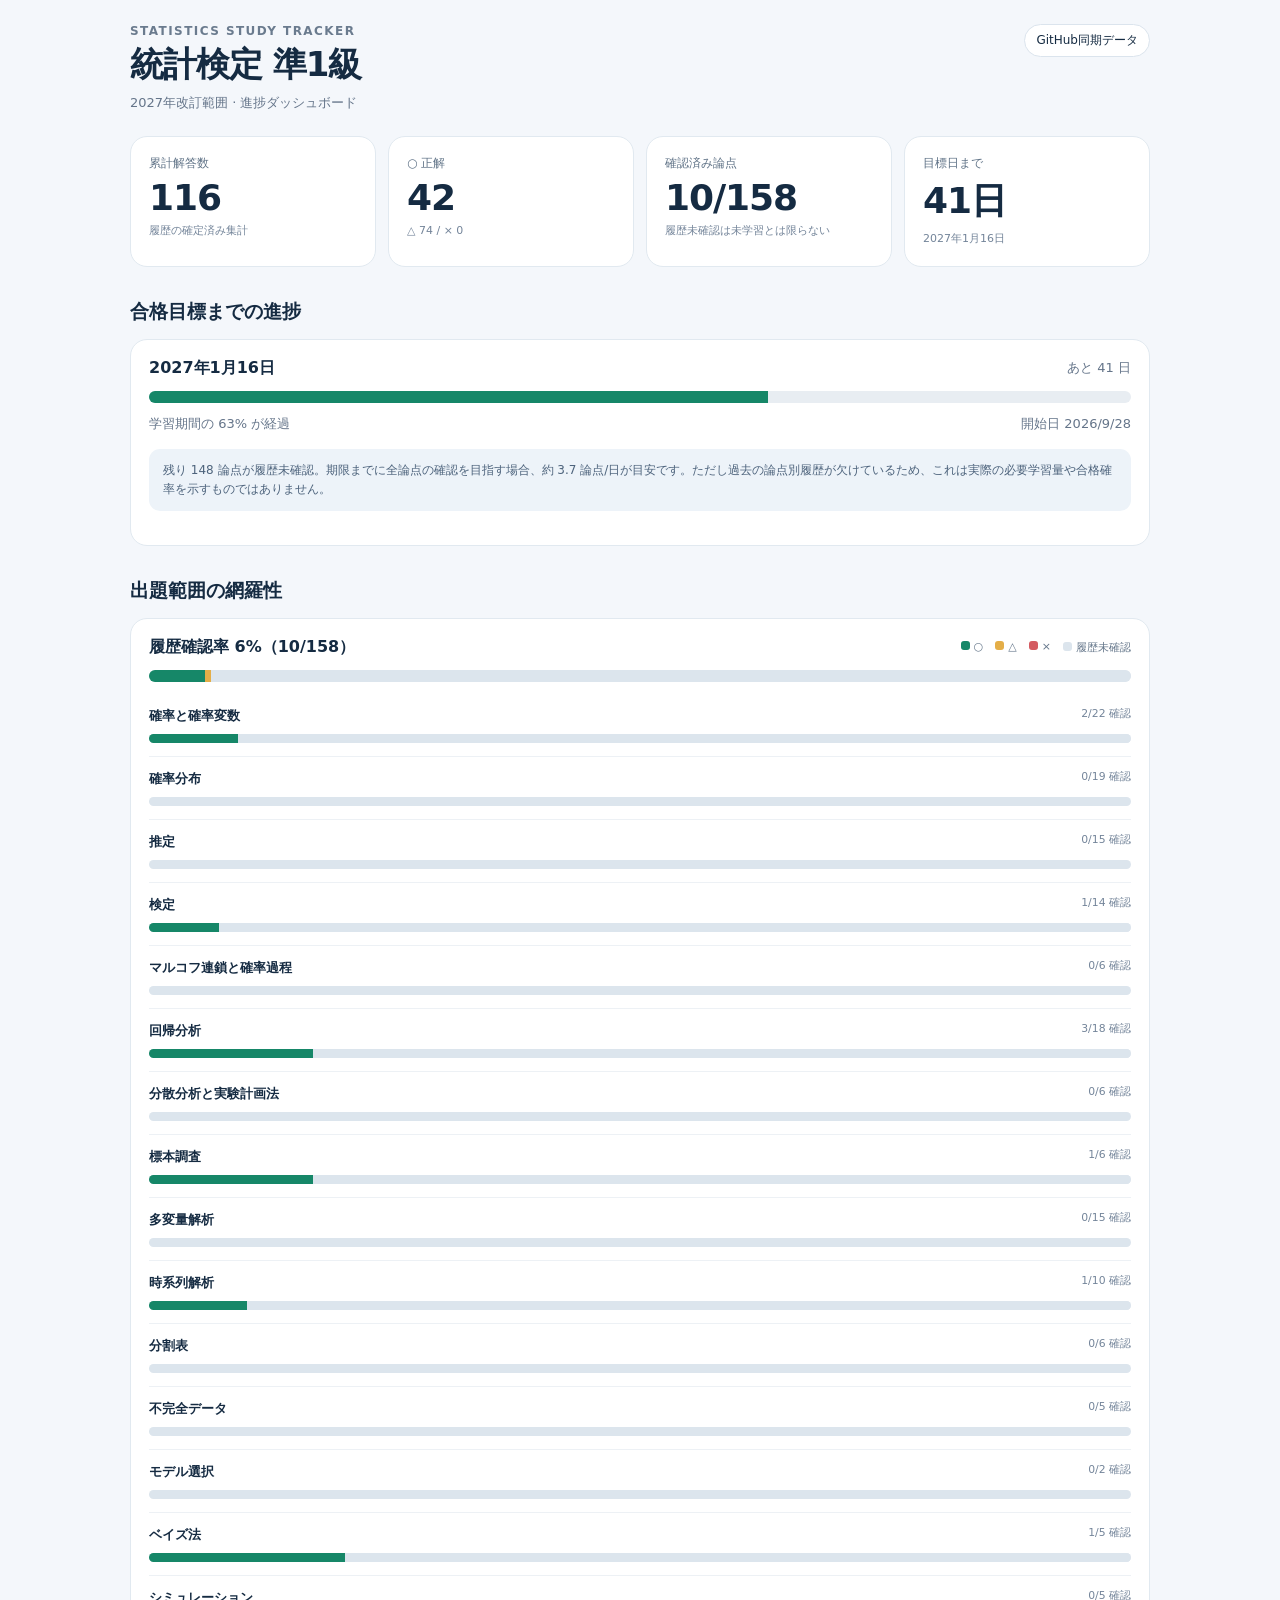
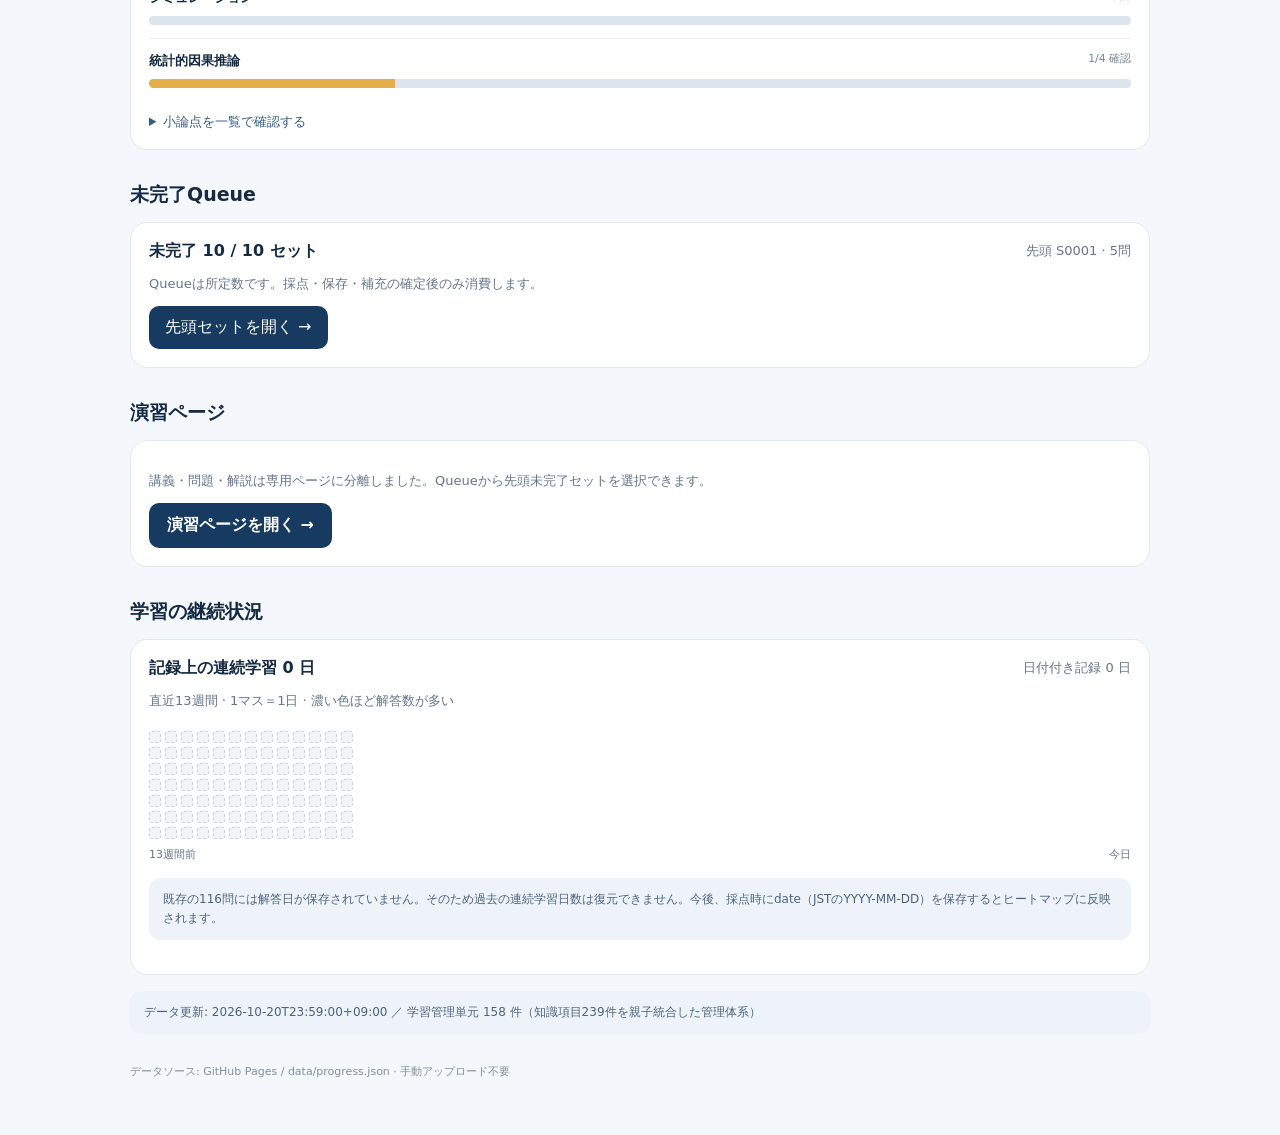
==== commit 41fdd2af: "Introduce persistent validated study queue and queue-aware pages" ====
--- a/index.html
+++ b/index.html
@@ -6,7 +6,7 @@
 <div class="cards" id="cards"></div>
 <section><h2>合格目標までの進捗</h2><div class="panel"><div class="split"><strong id="targettitle">2027年1月16日</strong><span class="sub" id="days"></span></div><div class="progress" id="timeline"></div><div class="split"><span class="sub" id="elapsed"></span><span class="sub" id="pace"></span></div><div class="notice" id="paceNote"></div></div></section>
 <section><h2>出題範囲の網羅性</h2><div class="panel"><div class="split"><strong id="coverage"></strong><div class="legend"><span><i class="dot seg-ok"></i>○</span><span><i class="dot seg-mid"></i>△</span><span><i class="dot seg-bad"></i>×</span><span><i class="dot seg-rest"></i>履歴未確認</span></div></div><div class="progress" id="allProgress"></div><div id="domains"></div><details class="topicdetails"><summary>小論点を一覧で確認する</summary><div class="topicgrid" id="topics"></div></details></div></section>
-<section><h2>演習ページ</h2><div class="panel"><p class="sub">講義・問題・解説は専用ページに分離しました。10日分・50問を事前に用意しています。</p><a href="./practice.html" style="display:inline-block;background:#173a60;color:white;padding:12px 18px;border-radius:10px;text-decoration:none;font-weight:700">演習ページを開く →</a></div></section><section><h2>学習の継続状況</h2><div class="panel"><div class="split"><strong id="streak">連続学習日数：算出待ち</strong><span class="sub" id="activityCount"></span></div><p class="sub">直近13週間 · 1マス＝1日 · 濃い色ほど解答数が多い</p><div class="heat-scroll"><div class="heat" id="heat"></div></div><div class="split"><span class="heatlabels">13週間前</span><span class="heatlabels">今日</span></div><div class="notice" id="historyNote"></div></div></section>
+<section><h2>未完了Queue</h2><div class="panel"><div class="split"><strong id="queueSummary">Queue読み込み中</strong><span class="sub" id="queueHead"></span></div><p class="sub" id="queueNote">各セット5問。採点・保存と補充が確認されるまで消費しません。</p><a id="queueLink" href="./practice.html" style="display:inline-block;background:#173a60;color:white;padding:11px 16px;border-radius:10px;text-decoration:none">先頭セットを開く →</a></div></section><section><h2>演習ページ</h2><div class="panel"><p class="sub">講義・問題・解説は専用ページに分離しました。Queueから先頭未完了セットを選択できます。</p><a href="./practice.html" style="display:inline-block;background:#173a60;color:white;padding:12px 18px;border-radius:10px;text-decoration:none;font-weight:700">演習ページを開く →</a></div></section><section><h2>学習の継続状況</h2><div class="panel"><div class="split"><strong id="streak">連続学習日数：算出待ち</strong><span class="sub" id="activityCount"></span></div><p class="sub">直近13週間 · 1マス＝1日 · 濃い色ほど解答数が多い</p><div class="heat-scroll"><div class="heat" id="heat"></div></div><div class="split"><span class="heatlabels">13週間前</span><span class="heatlabels">今日</span></div><div class="notice" id="historyNote"></div></div></section>
 <div class="notice" id="notice">データを取得しています。</div><footer>データソース: GitHub Pages / data/progress.json · 手動アップロード不要</footer></main>
 <script>
 const START="2026-09-28",TARGET="2027-01-16";
@@ -35,7 +35,8 @@
 $("historyNote").textContent=dates.length?"日付付きの問題履歴のみで集計しています。未記録日は未学習と断定できません。":"既存の116問には解答日が保存されていません。そのため過去の連続学習日数は復元できません。今後、採点時にdate（JSTのYYYY-MM-DD）を保存するとヒートマップに反映されます。";
 $("notice").textContent="データ更新: "+(d.updated_at||"不明")+" ／ 学習管理単元 "+ts.length+" 件（知識項目239件を親子統合した管理体系）";$("sync").textContent="GitHub同期データ";
 }
+async function loadQueue(){try{const r=await fetch("./data/queue.json?t="+Date.now(),{cache:"no-store"});if(!r.ok)throw Error("HTTP "+r.status);const q=await r.json();const pending=q.sets.filter(s=>s.status==="pending"||s.status==="ready");pending.sort((a,b)=>a.sequence-b.sequence);$("queueSummary").textContent="未完了 "+pending.length+" / "+q.target_pending_sets+" セット";const head=pending[0];$("queueHead").textContent=head?"先頭 "+head.set_id+" · "+head.question_ids.length+"問":"先頭セットなし";$("queueLink").href=head?"./practice.html?set="+encodeURIComponent(head.set_id):"./practice.html";$("queueNote").textContent=pending.length===q.target_pending_sets?"Queueは所定数です。採点・保存・補充の確定後のみ消費します。":"Queue数が所定数と異なります。更新処理を点検してください。";}catch(e){$("queueSummary").textContent="Queue取得失敗";$("queueNote").textContent=e.message;}}
 async function load(){try{const res=await fetch("./data/progress.json?t="+Date.now(),{cache:"no-store"});if(!res.ok)throw Error("HTTP "+res.status);const d=await res.json();try{const tx=await fetch("./data/taxonomy.json?t="+Date.now(),{cache:"no-store"});if(tx.ok)taxonomy=await tx.json()}catch(e){}if(!Array.isArray(d.topics))throw Error("不正なJSON");render(d)}catch(e){$("sync").textContent="取得失敗";$("notice").classList.add("error");$("notice").textContent="進捗データを読み込めませんでした: "+e.message}}
-load();
+loadQueue();load();
 
 </script></body></html>
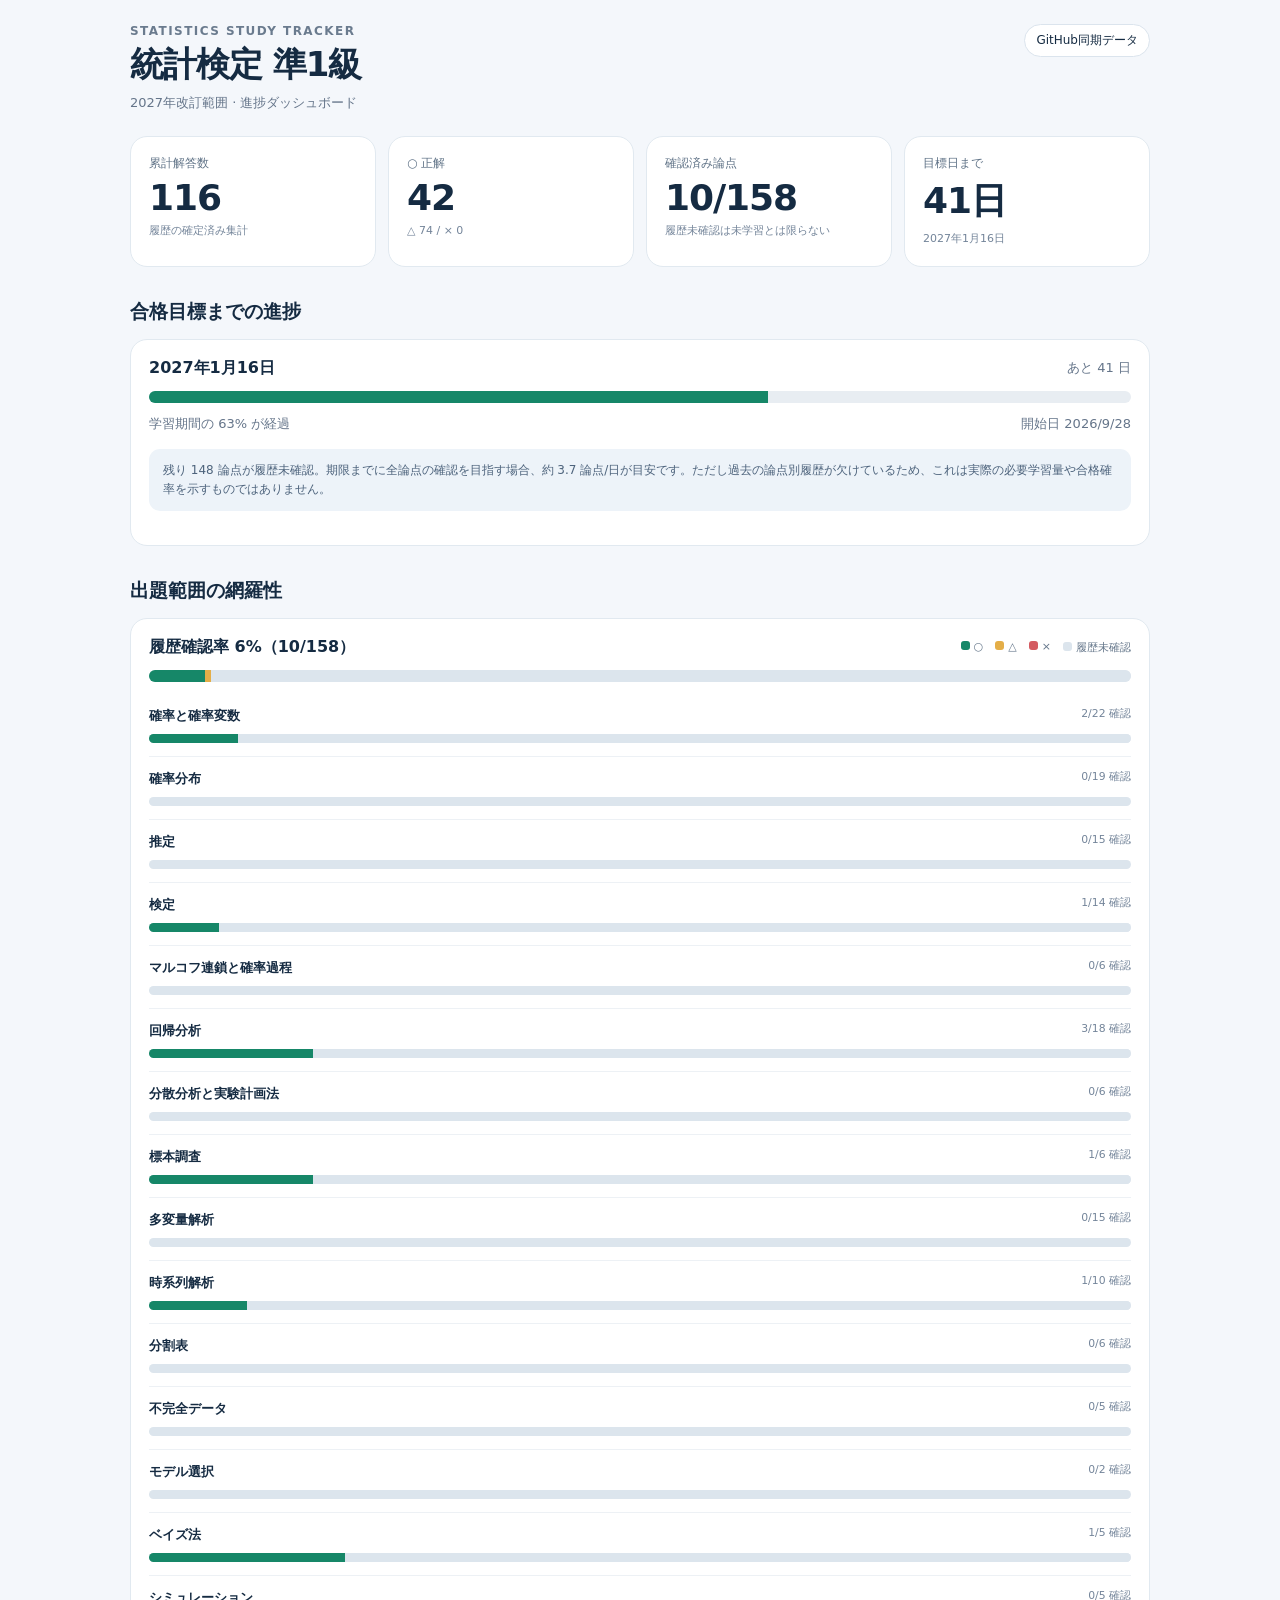
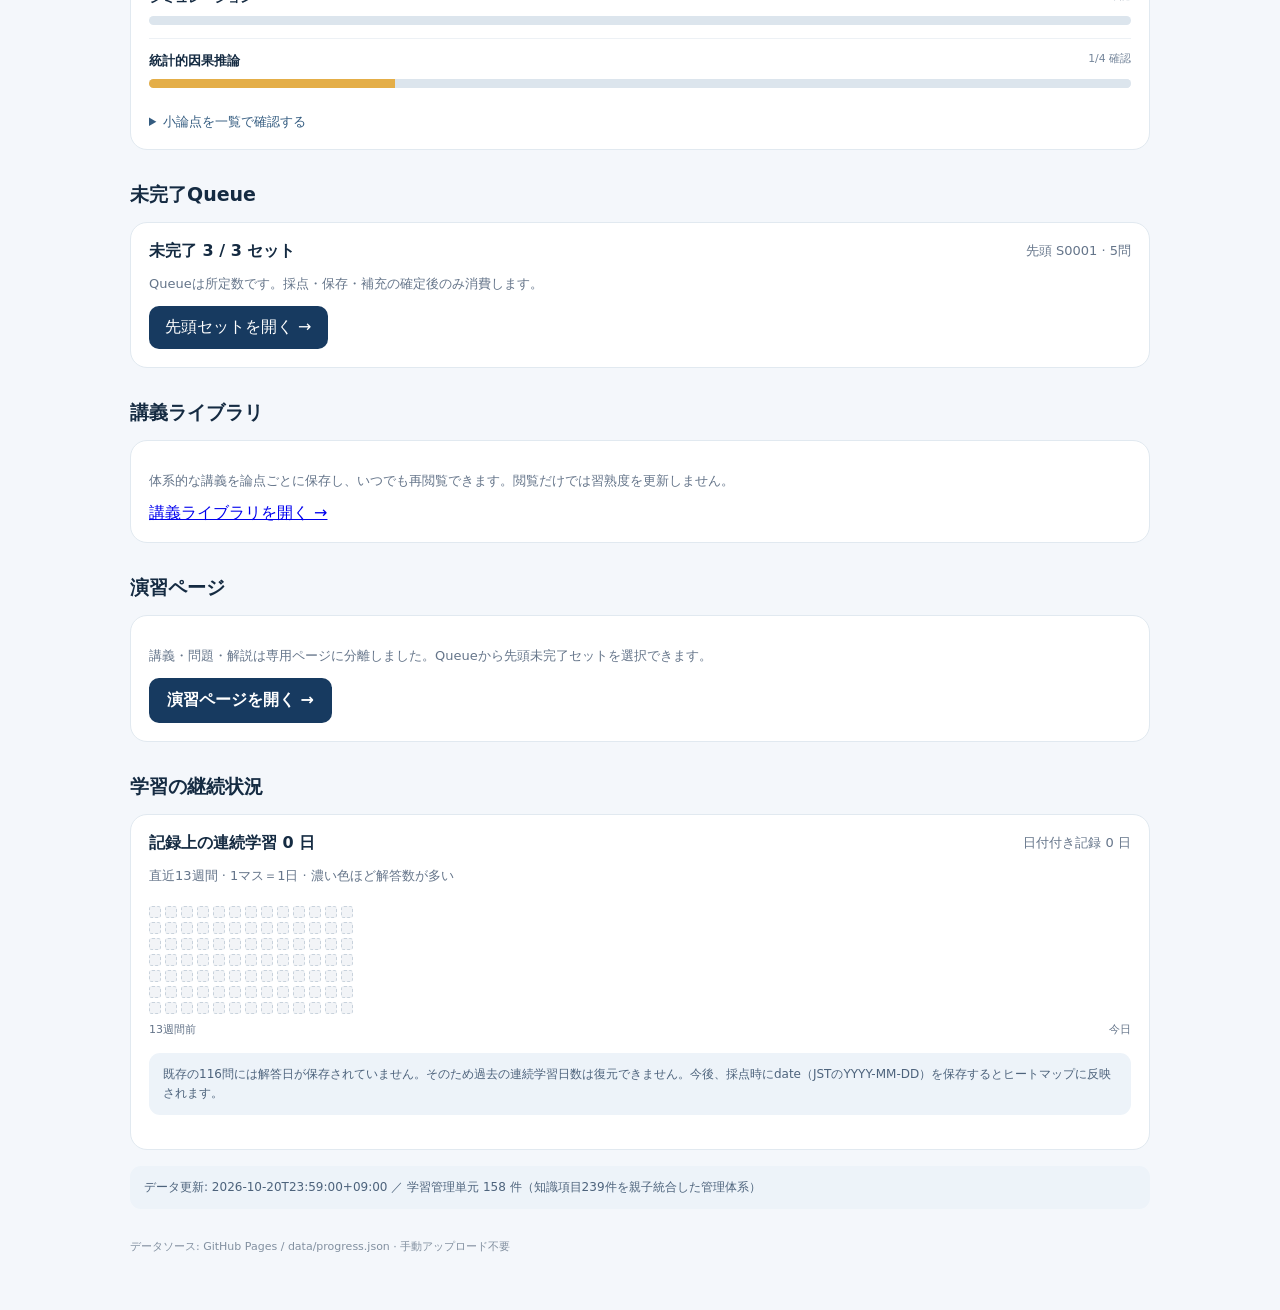
==== commit b763d89e: "Link persistent lecture library from study dashboard" ====
--- a/index.html
+++ b/index.html
@@ -6,7 +6,7 @@
 <div class="cards" id="cards"></div>
 <section><h2>合格目標までの進捗</h2><div class="panel"><div class="split"><strong id="targettitle">2027年1月16日</strong><span class="sub" id="days"></span></div><div class="progress" id="timeline"></div><div class="split"><span class="sub" id="elapsed"></span><span class="sub" id="pace"></span></div><div class="notice" id="paceNote"></div></div></section>
 <section><h2>出題範囲の網羅性</h2><div class="panel"><div class="split"><strong id="coverage"></strong><div class="legend"><span><i class="dot seg-ok"></i>○</span><span><i class="dot seg-mid"></i>△</span><span><i class="dot seg-bad"></i>×</span><span><i class="dot seg-rest"></i>履歴未確認</span></div></div><div class="progress" id="allProgress"></div><div id="domains"></div><details class="topicdetails"><summary>小論点を一覧で確認する</summary><div class="topicgrid" id="topics"></div></details></div></section>
-<section><h2>未完了Queue</h2><div class="panel"><div class="split"><strong id="queueSummary">Queue読み込み中</strong><span class="sub" id="queueHead"></span></div><p class="sub" id="queueNote">各セット5問。採点・保存と補充が確認されるまで消費しません。</p><a id="queueLink" href="./practice.html" style="display:inline-block;background:#173a60;color:white;padding:11px 16px;border-radius:10px;text-decoration:none">先頭セットを開く →</a></div></section><section><h2>演習ページ</h2><div class="panel"><p class="sub">講義・問題・解説は専用ページに分離しました。Queueから先頭未完了セットを選択できます。</p><a href="./practice.html" style="display:inline-block;background:#173a60;color:white;padding:12px 18px;border-radius:10px;text-decoration:none;font-weight:700">演習ページを開く →</a></div></section><section><h2>学習の継続状況</h2><div class="panel"><div class="split"><strong id="streak">連続学習日数：算出待ち</strong><span class="sub" id="activityCount"></span></div><p class="sub">直近13週間 · 1マス＝1日 · 濃い色ほど解答数が多い</p><div class="heat-scroll"><div class="heat" id="heat"></div></div><div class="split"><span class="heatlabels">13週間前</span><span class="heatlabels">今日</span></div><div class="notice" id="historyNote"></div></div></section>
+<section><h2>未完了Queue</h2><div class="panel"><div class="split"><strong id="queueSummary">Queue読み込み中</strong><span class="sub" id="queueHead"></span></div><p class="sub" id="queueNote">各セット5問。採点・保存と補充が確認されるまで消費しません。</p><a id="queueLink" href="./practice.html" style="display:inline-block;background:#173a60;color:white;padding:11px 16px;border-radius:10px;text-decoration:none">先頭セットを開く →</a></div></section><section><h2>講義ライブラリ</h2><div class="panel"><p class="sub">体系的な講義を論点ごとに保存し、いつでも再閲覧できます。閲覧だけでは習熟度を更新しません。</p><a href="./lectures.html">講義ライブラリを開く →</a></div></section><section><h2>演習ページ</h2><div class="panel"><p class="sub">講義・問題・解説は専用ページに分離しました。Queueから先頭未完了セットを選択できます。</p><a href="./practice.html" style="display:inline-block;background:#173a60;color:white;padding:12px 18px;border-radius:10px;text-decoration:none;font-weight:700">演習ページを開く →</a></div></section><section><h2>学習の継続状況</h2><div class="panel"><div class="split"><strong id="streak">連続学習日数：算出待ち</strong><span class="sub" id="activityCount"></span></div><p class="sub">直近13週間 · 1マス＝1日 · 濃い色ほど解答数が多い</p><div class="heat-scroll"><div class="heat" id="heat"></div></div><div class="split"><span class="heatlabels">13週間前</span><span class="heatlabels">今日</span></div><div class="notice" id="historyNote"></div></div></section>
 <div class="notice" id="notice">データを取得しています。</div><footer>データソース: GitHub Pages / data/progress.json · 手動アップロード不要</footer></main>
 <script>
 const START="2026-09-28",TARGET="2027-01-16";
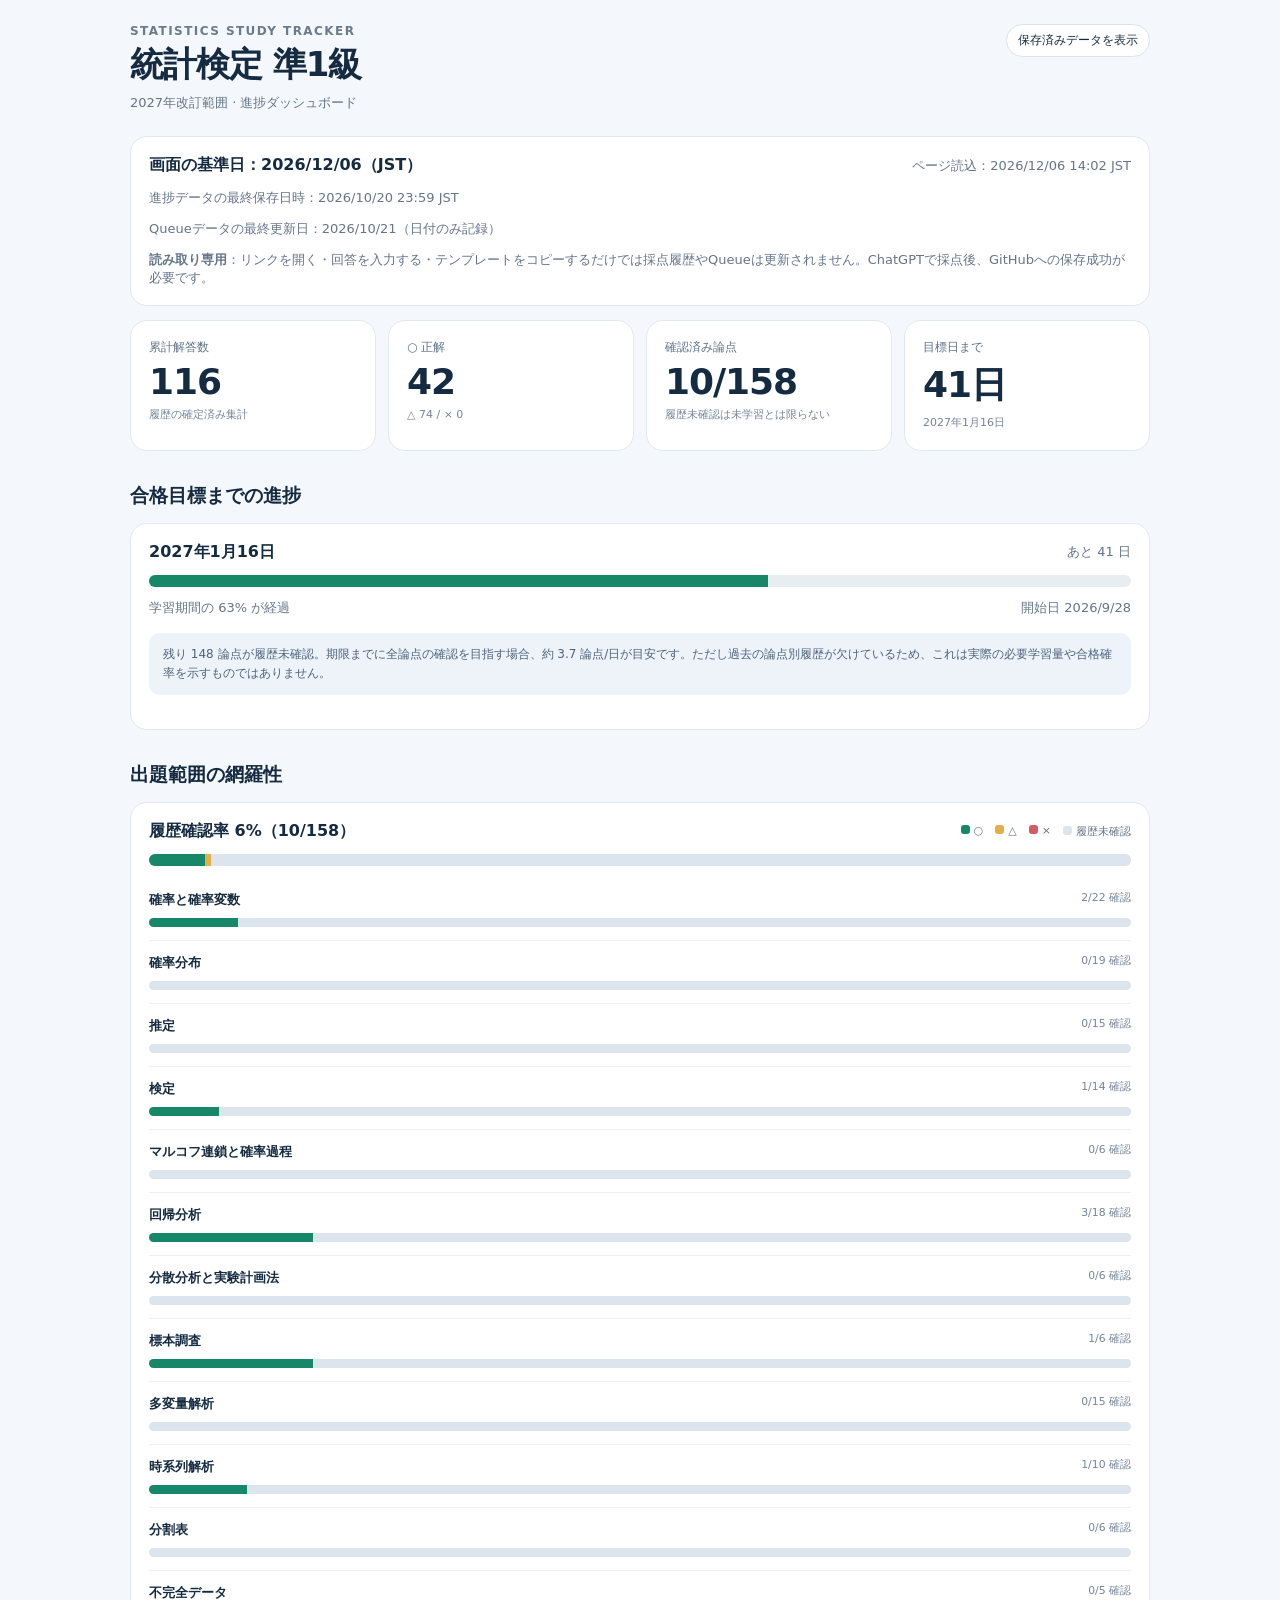
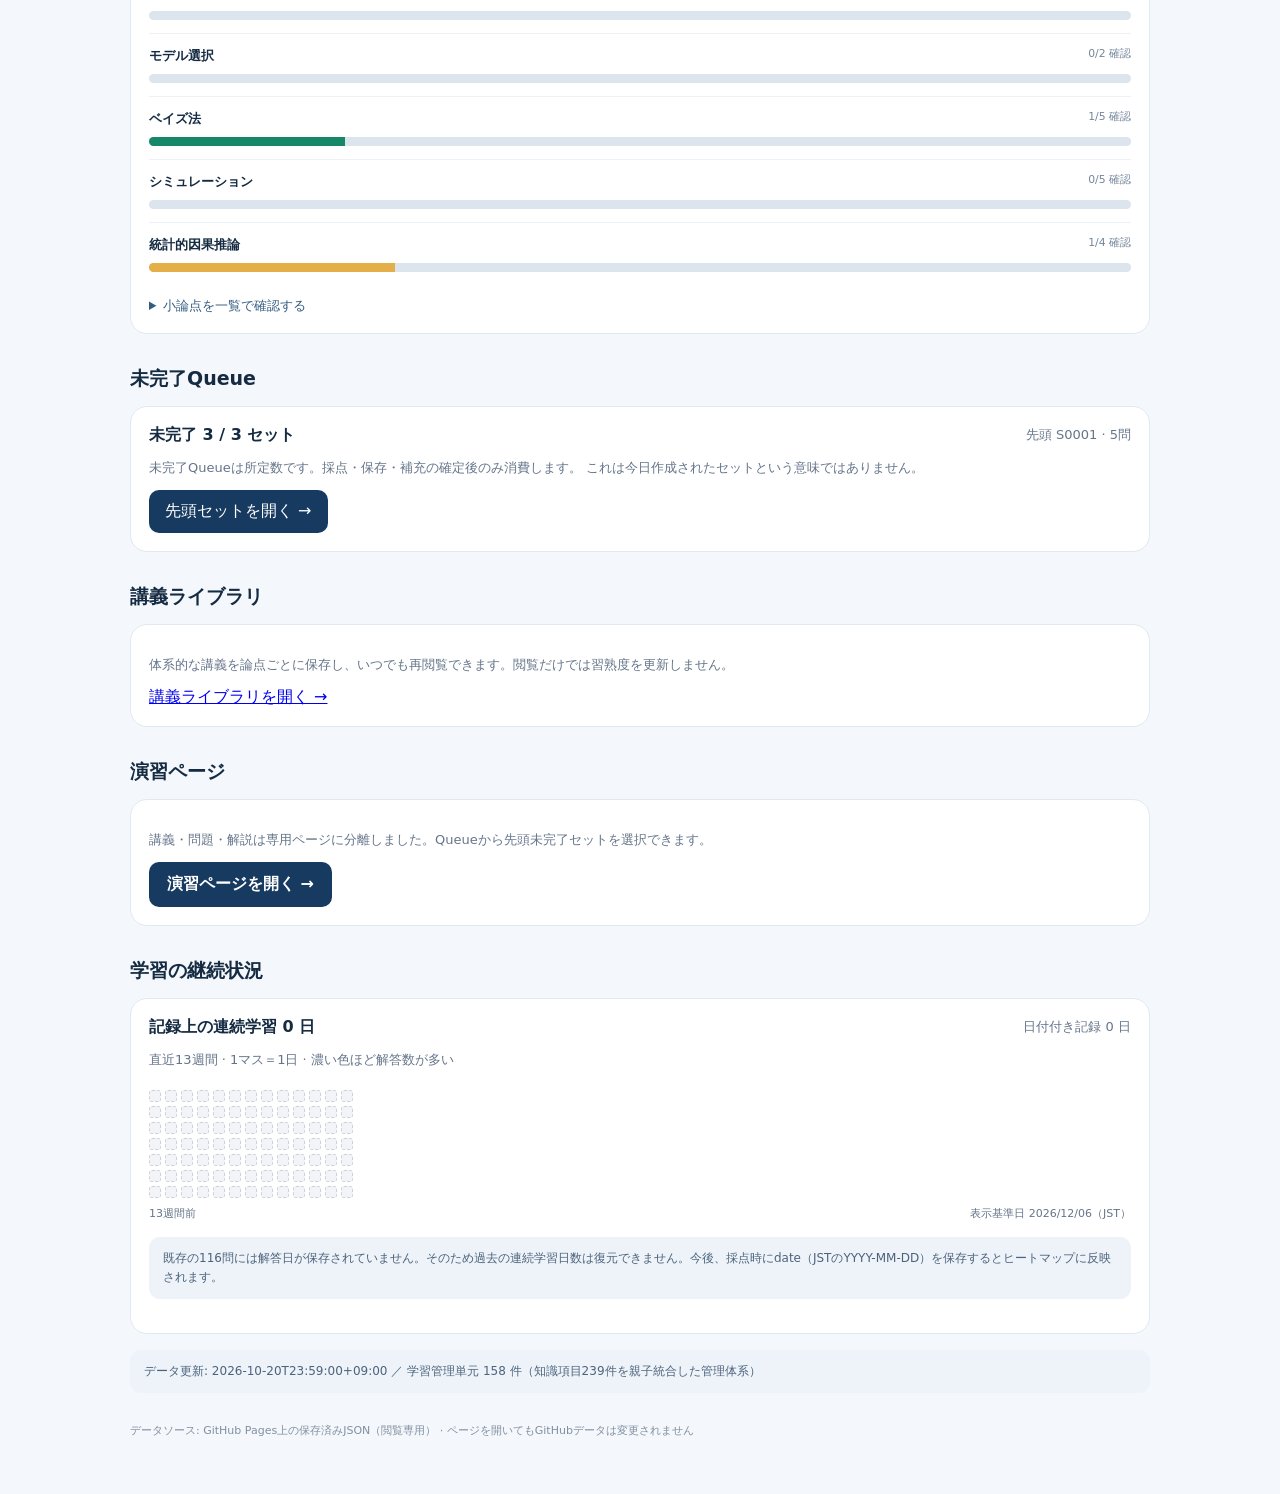
==== commit ba45dd55: "Clarify JST 'today', last saved progress and queue dates, and read-only behavior" ====
--- a/index.html
+++ b/index.html
@@ -3,15 +3,28 @@
 <style>
 :root{font-family:system-ui,-apple-system,"Hiragino Kaku Gothic ProN",sans-serif;color:#152b42;background:#f4f7fb}*{box-sizing:border-box}body{margin:0}main{max-width:1060px;margin:auto;padding:24px 20px 56px}header{display:flex;justify-content:space-between;align-items:flex-start;gap:10px;margin-bottom:24px}h1{font-size:clamp(24px,5vw,34px);margin:4px 0 6px;letter-spacing:-.03em}h2{font-size:19px;margin:32px 0 14px}.eyebrow,.muted{color:#6a7b8e}.eyebrow{font-size:12px;letter-spacing:.12em;font-weight:700}.sub{font-size:13px;color:#65758a}.pill{border:1px solid #dbe4ed;background:white;padding:7px 11px;border-radius:50px;font-size:12px;white-space:nowrap}.cards{display:grid;grid-template-columns:repeat(2,minmax(0,1fr));gap:12px}.card,.panel{background:white;border:1px solid #e1e9f0;border-radius:17px;padding:18px;min-width:0}.card .number{font-size:clamp(26px,5vw,36px);font-weight:800;margin:5px 0;letter-spacing:-.03em}.card .label{font-size:12px;color:#607387}.card .detail{font-size:11px;color:#738499;line-height:1.5}.progress{height:12px;background:#e8edf2;border-radius:12px;overflow:hidden;display:flex;margin:12px 0}.seg-ok{background:#168768}.seg-mid{background:#e4ae48}.seg-bad{background:#d45b61}.seg-rest{background:#dce5ed}.split{display:flex;align-items:center;justify-content:space-between;gap:12px;flex-wrap:wrap}.legend{display:flex;flex-wrap:wrap;gap:12px;font-size:11px;color:#64768a}.dot{display:inline-block;width:9px;height:9px;border-radius:3px;margin-right:4px}.domain{padding:13px 0;border-bottom:1px solid #edf1f5}.domain:last-child{border:0}.domainhead{display:flex;justify-content:space-between;gap:12px;font-size:13px}.domainhead small{color:#74859a}.domain .progress{height:9px;margin:9px 0 0}.heat-scroll{overflow-x:auto;overscroll-behavior-x:contain;padding:8px 0}.heat{display:grid;grid-auto-flow:column;grid-template-rows:repeat(7,12px);grid-auto-columns:12px;gap:4px;width:max-content}.cell{width:12px;height:12px;border-radius:3px;background:#e7edf3}.cell.a1{background:#9cd9c5}.cell.a2{background:#55b69a}.cell.a3{background:#168768}.cell.unknown{background:#f2f4f7;border:1px dashed #c8d2dc}.cell.future{background:transparent}.heatlabels{font-size:11px;color:#65758a}.notice{font-size:12px;padding:12px 14px;border-radius:11px;background:#edf3f9;color:#4d637c;line-height:1.6;margin:16px 0}.error{background:#fff0ec;color:#9b3e33}.topicdetails{margin-top:12px}.topicdetails summary{cursor:pointer;color:#345c80;font-size:13px}.topicgrid{display:grid;grid-template-columns:repeat(2,minmax(0,1fr));gap:8px;margin-top:12px}.topic{padding:9px 10px;border-radius:9px;background:#f5f8fb;font-size:12px;line-height:1.5}.topic b{font-size:11px;color:#67809a}footer{font-size:11px;color:#8290a0;margin-top:30px}@media(min-width:760px){.cards{grid-template-columns:repeat(4,1fr)}.topicgrid{grid-template-columns:repeat(3,minmax(0,1fr))}}@media(max-width:420px){main{padding:16px 12px 40px}.card,.panel{padding:13px}.topicgrid{grid-template-columns:1fr}h2{margin-top:25px}}
 </style></head><body><main><header><div><div class="eyebrow">STATISTICS STUDY TRACKER</div><h1>統計検定 準1級</h1><div class="sub">2027年改訂範囲 · 進捗ダッシュボード</div></div><span class="pill" id="sync">読み込み中</span></header>
+<div class="panel" id="dataStatus" style="margin-bottom:14px">
+  <div class="split"><strong>画面の基準日：<span id="asOfDay">取得中</span>（JST）</strong><span class="sub" id="asOfViewed">ページ読込時点</span></div>
+  <p class="sub" id="progressUpdated">進捗データの最終保存日時：確認中</p>
+  <p class="sub" id="queueUpdated">Queueデータの最終更新日：確認中</p>
+  <p class="sub" style="margin-bottom:0"><strong>読み取り専用</strong>：リンクを開く・回答を入力する・テンプレートをコピーするだけでは採点履歴やQueueは更新されません。ChatGPTで採点後、GitHubへの保存成功が必要です。</p>
+</div>
 <div class="cards" id="cards"></div>
 <section><h2>合格目標までの進捗</h2><div class="panel"><div class="split"><strong id="targettitle">2027年1月16日</strong><span class="sub" id="days"></span></div><div class="progress" id="timeline"></div><div class="split"><span class="sub" id="elapsed"></span><span class="sub" id="pace"></span></div><div class="notice" id="paceNote"></div></div></section>
 <section><h2>出題範囲の網羅性</h2><div class="panel"><div class="split"><strong id="coverage"></strong><div class="legend"><span><i class="dot seg-ok"></i>○</span><span><i class="dot seg-mid"></i>△</span><span><i class="dot seg-bad"></i>×</span><span><i class="dot seg-rest"></i>履歴未確認</span></div></div><div class="progress" id="allProgress"></div><div id="domains"></div><details class="topicdetails"><summary>小論点を一覧で確認する</summary><div class="topicgrid" id="topics"></div></details></div></section>
-<section><h2>未完了Queue</h2><div class="panel"><div class="split"><strong id="queueSummary">Queue読み込み中</strong><span class="sub" id="queueHead"></span></div><p class="sub" id="queueNote">各セット5問。採点・保存と補充が確認されるまで消費しません。</p><a id="queueLink" href="./practice.html" style="display:inline-block;background:#173a60;color:white;padding:11px 16px;border-radius:10px;text-decoration:none">先頭セットを開く →</a></div></section><section><h2>講義ライブラリ</h2><div class="panel"><p class="sub">体系的な講義を論点ごとに保存し、いつでも再閲覧できます。閲覧だけでは習熟度を更新しません。</p><a href="./lectures.html">講義ライブラリを開く →</a></div></section><section><h2>演習ページ</h2><div class="panel"><p class="sub">講義・問題・解説は専用ページに分離しました。Queueから先頭未完了セットを選択できます。</p><a href="./practice.html" style="display:inline-block;background:#173a60;color:white;padding:12px 18px;border-radius:10px;text-decoration:none;font-weight:700">演習ページを開く →</a></div></section><section><h2>学習の継続状況</h2><div class="panel"><div class="split"><strong id="streak">連続学習日数：算出待ち</strong><span class="sub" id="activityCount"></span></div><p class="sub">直近13週間 · 1マス＝1日 · 濃い色ほど解答数が多い</p><div class="heat-scroll"><div class="heat" id="heat"></div></div><div class="split"><span class="heatlabels">13週間前</span><span class="heatlabels">今日</span></div><div class="notice" id="historyNote"></div></div></section>
-<div class="notice" id="notice">データを取得しています。</div><footer>データソース: GitHub Pages / data/progress.json · 手動アップロード不要</footer></main>
+<section><h2>未完了Queue</h2><div class="panel"><div class="split"><strong id="queueSummary">Queue読み込み中</strong><span class="sub" id="queueHead"></span></div><p class="sub" id="queueNote">各セット5問。採点・保存と補充が確認されるまで消費しません。</p><a id="queueLink" href="./practice.html" style="display:inline-block;background:#173a60;color:white;padding:11px 16px;border-radius:10px;text-decoration:none">先頭セットを開く →</a></div></section><section><h2>講義ライブラリ</h2><div class="panel"><p class="sub">体系的な講義を論点ごとに保存し、いつでも再閲覧できます。閲覧だけでは習熟度を更新しません。</p><a href="./lectures.html">講義ライブラリを開く →</a></div></section><section><h2>演習ページ</h2><div class="panel"><p class="sub">講義・問題・解説は専用ページに分離しました。Queueから先頭未完了セットを選択できます。</p><a href="./practice.html" style="display:inline-block;background:#173a60;color:white;padding:12px 18px;border-radius:10px;text-decoration:none;font-weight:700">演習ページを開く →</a></div></section><section><h2>学習の継続状況</h2><div class="panel"><div class="split"><strong id="streak">連続学習日数：算出待ち</strong><span class="sub" id="activityCount"></span></div><p class="sub">直近13週間 · 1マス＝1日 · 濃い色ほど解答数が多い</p><div class="heat-scroll"><div class="heat" id="heat"></div></div><div class="split"><span class="heatlabels">13週間前</span><span class="heatlabels" id="heatToday">今日（JST、取得中）</span></div><div class="notice" id="historyNote"></div></div></section>
+<div class="notice" id="notice">データを取得しています。</div><footer>データソース: GitHub Pages上の保存済みJSON（閲覧専用） · ページを開いてもGitHubデータは変更されません</footer></main>
 <script>
 const START="2026-09-28",TARGET="2027-01-16";
 const esc=s=>String(s).replace(/[&<>"']/g,c=>({"&":"&amp;","<":"&lt;",">":"&gt;",'"':"&quot;","'":"&#39;"}[c]));
 const jstDay=()=>new Intl.DateTimeFormat("en-CA",{timeZone:"Asia/Tokyo",year:"numeric",month:"2-digit",day:"2-digit"}).format(new Date());
+const jstDateTime=()=>new Intl.DateTimeFormat("ja-JP",{timeZone:"Asia/Tokyo",year:"numeric",month:"2-digit",day:"2-digit",hour:"2-digit",minute:"2-digit",hour12:false}).format(new Date())+" JST";
+const updateLabel=v=>{
+  if(!v)return "記録なし";
+  if(/^\d{4}-\d{2}-\d{2}$/.test(v))return v.replace(/-/g,"/")+"（日付のみ記録）";
+  const date=new Date(v);
+  return Number.isNaN(date.getTime())?String(v):new Intl.DateTimeFormat("ja-JP",{timeZone:"Asia/Tokyo",year:"numeric",month:"2-digit",day:"2-digit",hour:"2-digit",minute:"2-digit",hour12:false}).format(date)+" JST";
+};
 const epoch=s=>Date.parse(s+"T00:00:00+09:00");
 const days=(a,b)=>Math.round((epoch(b)-epoch(a))/86400000);
 const dateAdd=(s,n)=>new Date(epoch(s)+n*86400000).toLocaleDateString("en-CA",{timeZone:"Asia/Tokyo"});
@@ -21,6 +34,7 @@
 function render(d){const today=jstDay(),raw=d.topics||[],ts=taxonomy?raw.filter(t=>taxonomy.learning_unit_ids.includes(t.id)):raw,c=d.counts||{},done=ts.filter(t=>status(t)!=="未確認").length,rest=ts.length-done;
 const until=Math.max(0,days(today,TARGET)),span=days(START,TARGET),elapsed=Math.max(0,Math.min(span,days(START,today))),percent=Math.round(elapsed/span*100);
 const cards=[["累計解答数",d.total_questions||0,"履歴の確定済み集計"],["○ 正解",c["○"]||0,"△ "+(c["△"]||0)+" / × "+(c["×"]||0)],["確認済み論点",done+"/"+ts.length,"履歴未確認は未学習とは限らない"],["目標日まで",until+"日","2027年1月16日"]];
+$("asOfDay").textContent=today.replace(/-/g,"/");$("heatToday").textContent="表示基準日 "+today.replace(/-/g,"/")+"（JST）";$("progressUpdated").textContent="進捗データの最終保存日時："+updateLabel(d.updated_at);
 $("cards").innerHTML=cards.map(([label,num,detail])=>'<div class="card"><div class="label">'+esc(label)+'</div><div class="number">'+esc(num)+'</div><div class="detail">'+esc(detail)+'</div></div>').join("");
 $("days").textContent=until?"あと "+until+" 日":"目標日を経過";$("timeline").innerHTML='<div class="seg-ok" style="width:'+percent+'%"></div>';$("elapsed").textContent="学習期間の "+percent+"% が経過";$("pace").textContent="開始日 2026/9/28";
 $("paceNote").textContent="残り "+rest+" 論点が履歴未確認。期限までに全論点の確認を目指す場合、約 "+(until?Math.ceil(rest/until*10)/10:"—")+" 論点/日が目安です。ただし過去の論点別履歴が欠けているため、これは実際の必要学習量や合格確率を示すものではありません。";
@@ -33,10 +47,10 @@
 $("heat").innerHTML=html;let streak=0;let day=today;if(!daily[day])day=dateAdd(day,-1);while(daily[day]){streak++;day=dateAdd(day,-1)}
 $("streak").textContent="記録上の連続学習 "+streak+" 日";$("activityCount").textContent="日付付き記録 "+dates.length+" 日";
 $("historyNote").textContent=dates.length?"日付付きの問題履歴のみで集計しています。未記録日は未学習と断定できません。":"既存の116問には解答日が保存されていません。そのため過去の連続学習日数は復元できません。今後、採点時にdate（JSTのYYYY-MM-DD）を保存するとヒートマップに反映されます。";
-$("notice").textContent="データ更新: "+(d.updated_at||"不明")+" ／ 学習管理単元 "+ts.length+" 件（知識項目239件を親子統合した管理体系）";$("sync").textContent="GitHub同期データ";
+$("notice").textContent="データ更新: "+(d.updated_at||"不明")+" ／ 学習管理単元 "+ts.length+" 件（知識項目239件を親子統合した管理体系）";$("sync").textContent="保存済みデータを表示";
 }
-async function loadQueue(){try{const r=await fetch("./data/queue.json?t="+Date.now(),{cache:"no-store"});if(!r.ok)throw Error("HTTP "+r.status);const q=await r.json();const pending=q.sets.filter(s=>s.status==="pending"||s.status==="ready");pending.sort((a,b)=>a.sequence-b.sequence);$("queueSummary").textContent="未完了 "+pending.length+" / "+q.target_pending_sets+" セット";const head=pending[0];$("queueHead").textContent=head?"先頭 "+head.set_id+" · "+head.question_ids.length+"問":"先頭セットなし";$("queueLink").href=head?"./practice.html?set="+encodeURIComponent(head.set_id):"./practice.html";$("queueNote").textContent=pending.length===q.target_pending_sets?"Queueは所定数です。採点・保存・補充の確定後のみ消費します。":"Queue数が所定数と異なります。更新処理を点検してください。";}catch(e){$("queueSummary").textContent="Queue取得失敗";$("queueNote").textContent=e.message;}}
-async function load(){try{const res=await fetch("./data/progress.json?t="+Date.now(),{cache:"no-store"});if(!res.ok)throw Error("HTTP "+res.status);const d=await res.json();try{const tx=await fetch("./data/taxonomy.json?t="+Date.now(),{cache:"no-store"});if(tx.ok)taxonomy=await tx.json()}catch(e){}if(!Array.isArray(d.topics))throw Error("不正なJSON");render(d)}catch(e){$("sync").textContent="取得失敗";$("notice").classList.add("error");$("notice").textContent="進捗データを読み込めませんでした: "+e.message}}
+async function loadQueue(){try{const r=await fetch("./data/queue.json?t="+Date.now(),{cache:"no-store"});if(!r.ok)throw Error("HTTP "+r.status);const q=await r.json();const pending=q.sets.filter(s=>s.status==="pending"||s.status==="ready");pending.sort((a,b)=>a.sequence-b.sequence);$("queueSummary").textContent="未完了 "+pending.length+" / "+q.target_pending_sets+" セット";const head=pending[0];$("queueHead").textContent=head?"先頭 "+head.set_id+" · "+head.question_ids.length+"問":"先頭セットなし";$("queueLink").href=head?"./practice.html?set="+encodeURIComponent(head.set_id):"./practice.html";$("queueNote").textContent=(pending.length===q.target_pending_sets?"未完了Queueは所定数です。採点・保存・補充の確定後のみ消費します。":"Queue数が所定数と異なります。更新処理を点検してください。")+" これは今日作成されたセットという意味ではありません。";$("queueUpdated").textContent="Queueデータの最終更新日："+updateLabel(q.updated_at);}catch(e){$("queueSummary").textContent="Queue取得失敗";$("queueNote").textContent=e.message;$("queueUpdated").textContent="Queueデータの最終更新日：取得失敗";}}
+async function load(){try{$("asOfDay").textContent=jstDay().replace(/-/g,"/");$("asOfViewed").textContent="ページ読込："+jstDateTime();const res=await fetch("./data/progress.json?t="+Date.now(),{cache:"no-store"});if(!res.ok)throw Error("HTTP "+res.status);const d=await res.json();try{const tx=await fetch("./data/taxonomy.json?t="+Date.now(),{cache:"no-store"});if(tx.ok)taxonomy=await tx.json()}catch(e){}if(!Array.isArray(d.topics))throw Error("不正なJSON");render(d)}catch(e){$("sync").textContent="取得失敗";$("progressUpdated").textContent="進捗データの最終保存日時：取得失敗";$("notice").classList.add("error");$("notice").textContent="進捗データを読み込めませんでした: "+e.message}}
 loadQueue();load();
 
 </script></body></html>
